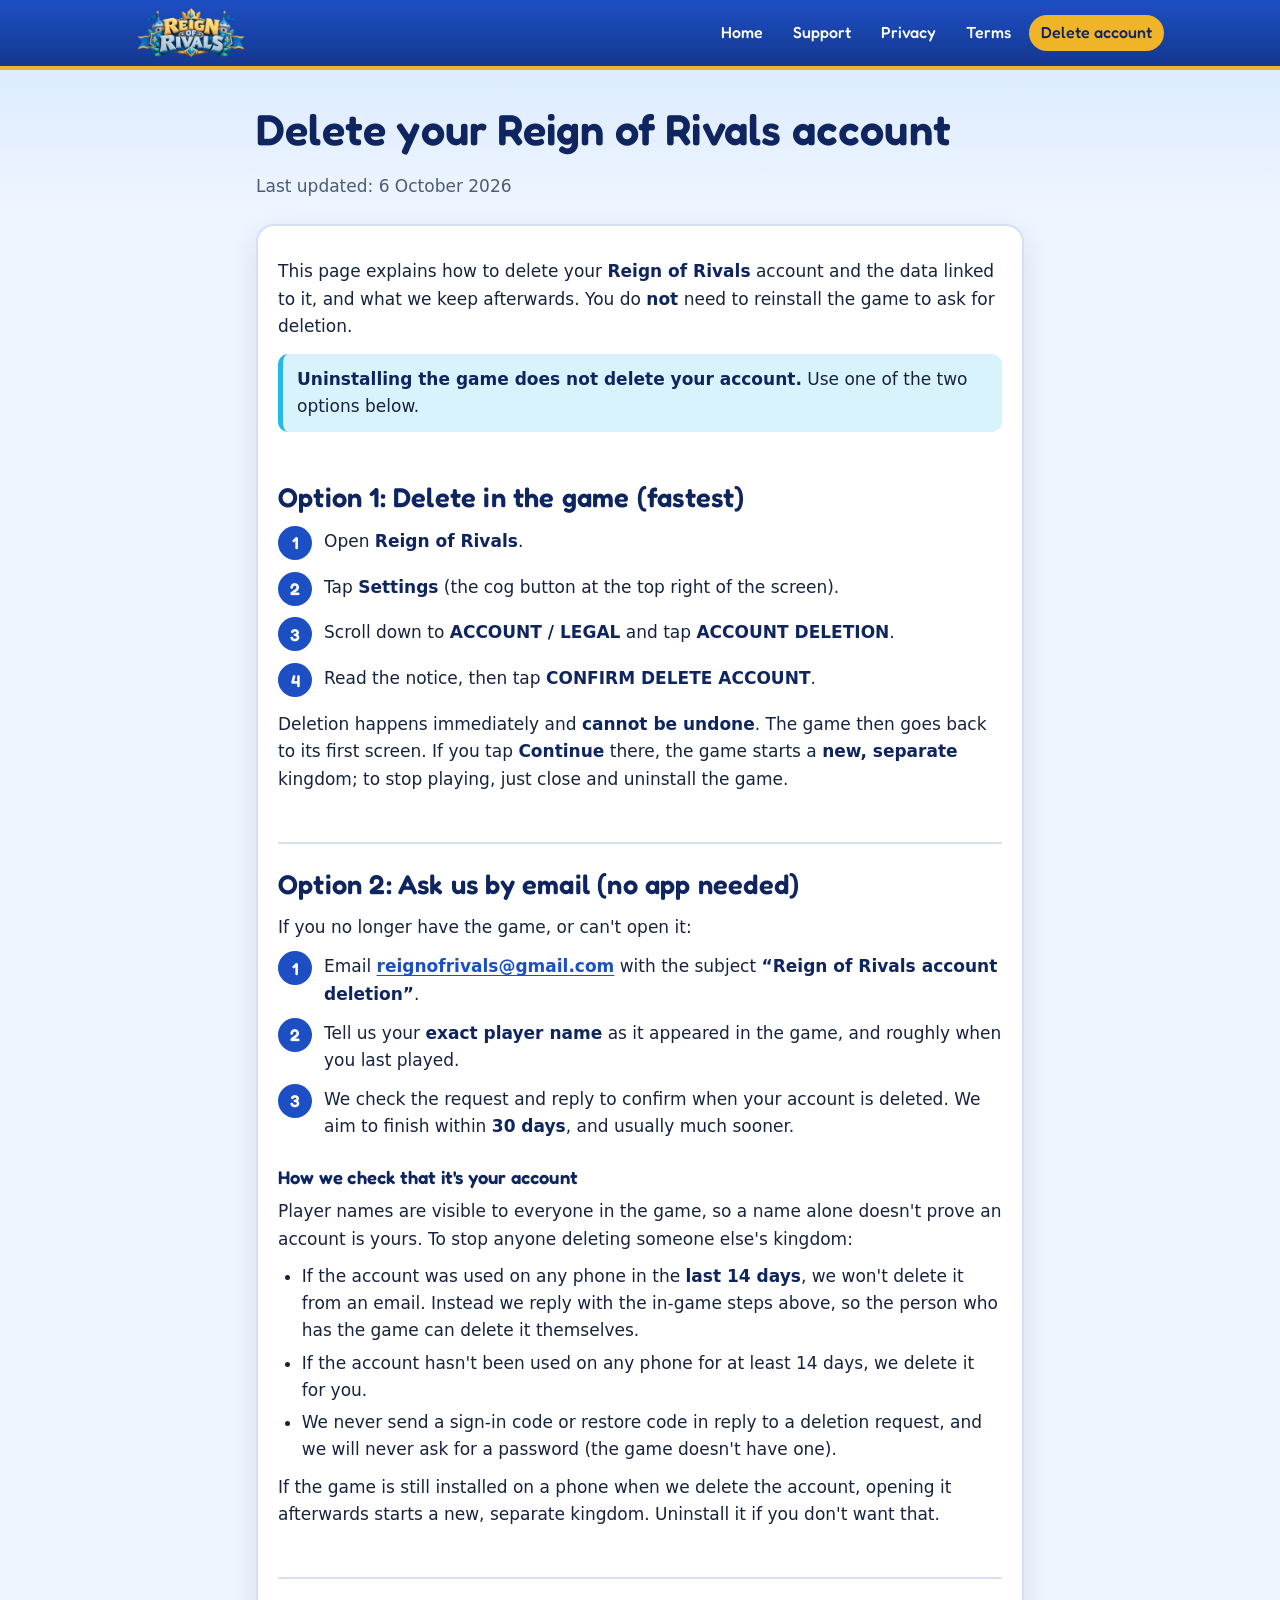
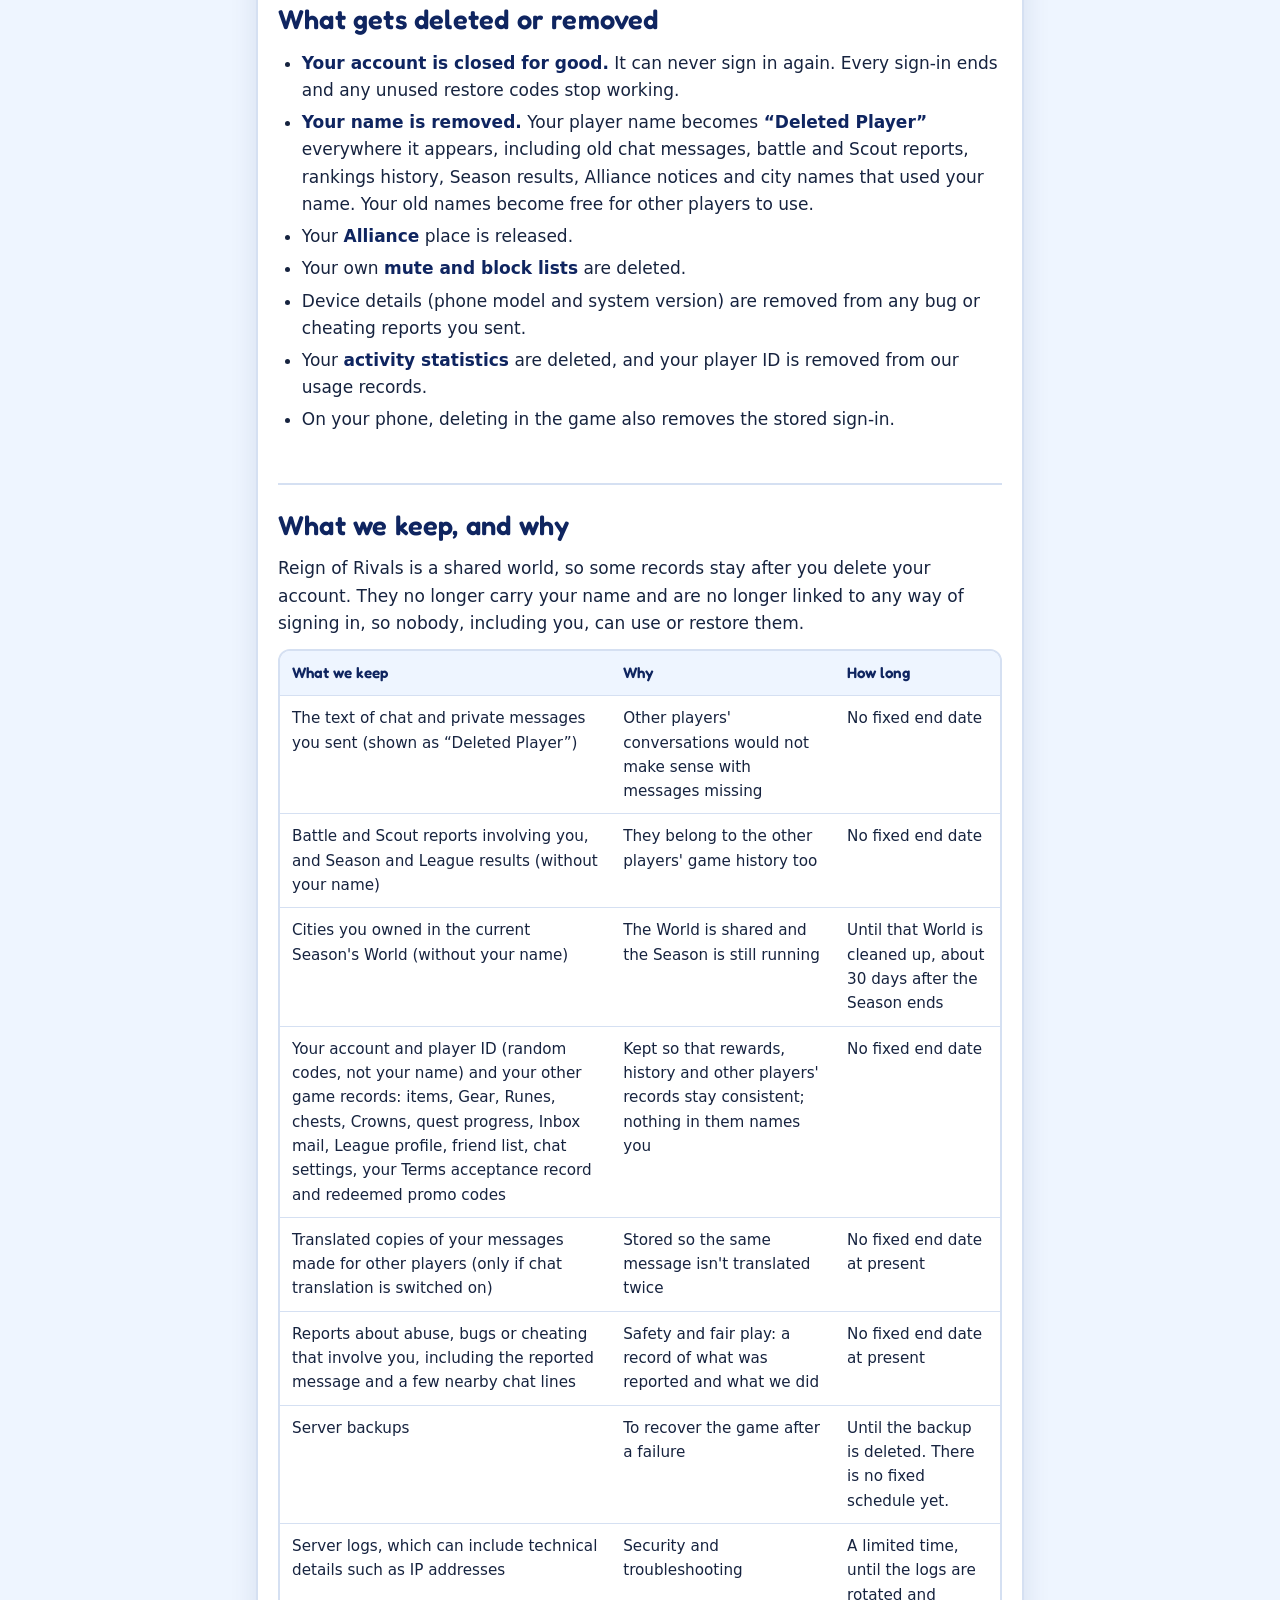
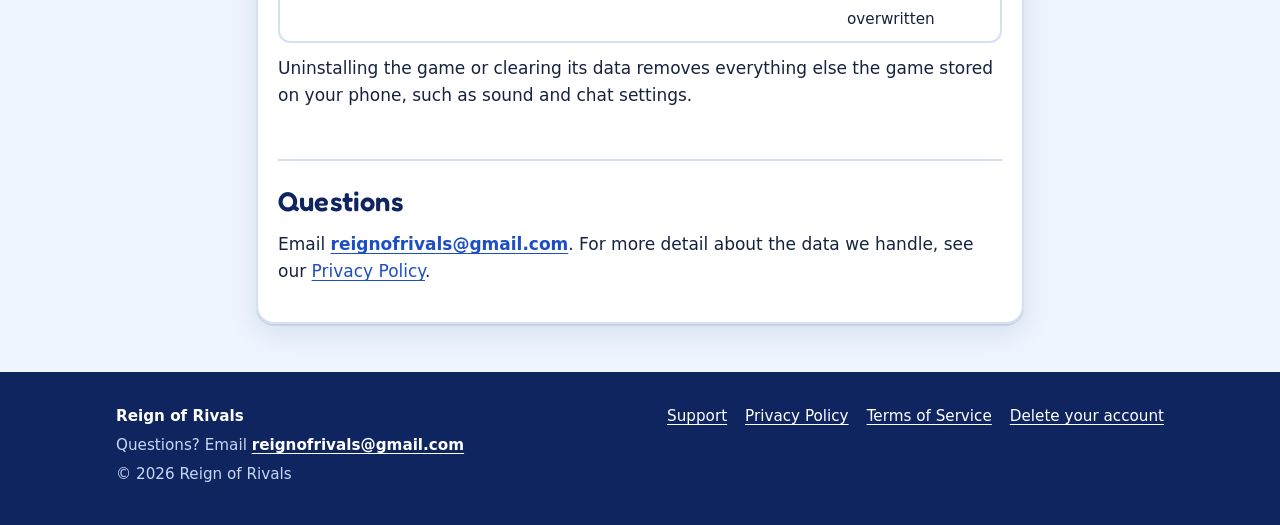
==== delete-account.html @ 09ab2550 "Reign of Rivals public website: home, support, privacy, terms, account deletion Static HTML/CSS for " ====
<!doctype html>
<html lang="en">
<head>
<meta charset="utf-8">
<meta name="viewport" content="width=device-width, initial-scale=1">
<title>Delete your Reign of Rivals account | Reign of Rivals</title>
<meta name="description" content="How to delete your Reign of Rivals account in the game or by email, what is deleted, and what is kept.">
<link rel="canonical" href="https://kingdombeta.com/delete-account">
<meta name="robots" content="index, follow">
<meta name="theme-color" content="#1d4fc4">
<meta property="og:type" content="website">
<meta property="og:site_name" content="Reign of Rivals">
<meta property="og:title" content="Delete your Reign of Rivals account | Reign of Rivals">
<meta property="og:description" content="How to delete your Reign of Rivals account in the game or by email, what is deleted, and what is kept.">
<meta property="og:url" content="https://kingdombeta.com/delete-account">
<meta property="og:image" content="https://kingdombeta.com/assets/img/og-image.jpg">
<meta name="twitter:card" content="summary_large_image">
<link rel="icon" type="image/png" sizes="32x32" href="assets/img/icon-32.png">
<link rel="icon" type="image/png" sizes="192x192" href="assets/img/icon-192.png">
<link rel="apple-touch-icon" href="assets/img/icon-180.png">
<link rel="preload" href="assets/fonts/fredoka.woff2" as="font" type="font/woff2" crossorigin>
<link rel="stylesheet" href="assets/site.css">
</head>
<body>
<a class="skip" href="#main">Skip to content</a>
<header class="site-head">
  <div class="wrap">
    <a class="brand" href="./" aria-label="Reign of Rivals home"><img src="assets/img/logo-sm.webp" width="360" height="120" alt="Reign of Rivals"></a>
    <nav aria-label="Main">
    <ul class="nav">
      <li><a href="./">Home</a></li>
      <li><a href="support">Support</a></li>
      <li><a href="privacy">Privacy</a></li>
      <li><a href="terms">Terms</a></li>
      <li><a href="delete-account" aria-current="page">Delete account</a></li>
    </ul>
    </nav>
  </div>
</header>
<main id="main">
<div class="page-head">
  <div class="wrap narrow">
    <h1>Delete your Reign of Rivals account</h1>
    <p class="meta">Last updated: <time datetime="2026-10-06">6 October 2026</time></p>
  </div>
</div>
<div class="wrap narrow">
  <article class="doc">

<p>This page explains how to delete your <strong>Reign of Rivals</strong> account and the data linked to it, and what we keep afterwards. You do <strong>not</strong> need to reinstall the game to ask for deletion.</p>
<div class="note"><p><strong>Uninstalling the game does not delete your account.</strong> Use one of the two options below.</p></div>


<h2 class="plain">Option 1: Delete in the game (fastest)</h2>
<ol class="steps">
  <li>Open <strong>Reign of Rivals</strong>.</li>
  <li>Tap <span class="ui">Settings</span> (the cog button at the top right of the screen).</li>
  <li>Scroll down to <span class="ui">ACCOUNT / LEGAL</span> and tap <span class="ui">ACCOUNT DELETION</span>.</li>
  <li>Read the notice, then tap <span class="ui">CONFIRM DELETE ACCOUNT</span>.</li>
</ol>
<p>Deletion happens immediately and <strong>cannot be undone</strong>. The game then goes back to its first screen. If you tap <span class="ui">Continue</span> there, the game starts a <strong>new, separate</strong> kingdom; to stop playing, just close and uninstall the game.</p>

<h2>Option 2: Ask us by email (no app needed)</h2>
<p>If you no longer have the game, or can't open it:</p>
<ol class="steps">
  <li>Email <a class="mail" href="mailto:reignofrivals@gmail.com?subject=Reign%20of%20Rivals%20account%20deletion">reignofrivals@gmail.com</a> with the subject <strong>&ldquo;Reign of Rivals account deletion&rdquo;</strong>.</li>
  <li>Tell us your <strong>exact player name</strong> as it appeared in the game, and roughly when you last played.</li>
  <li>We check the request and reply to confirm when your account is deleted. We aim to finish within <strong>30 days</strong>, and usually much sooner.</li>
</ol>
<h3>How we check that it's your account</h3>
<p>Player names are visible to everyone in the game, so a name alone doesn't prove an account is yours. To stop anyone deleting someone else's kingdom:</p>
<ul>
  <li>If the account was used on any phone in the <strong>last 14 days</strong>, we won't delete it from an email. Instead we reply with the in-game steps above, so the person who has the game can delete it themselves.</li>
  <li>If the account hasn't been used on any phone for at least 14 days, we delete it for you.</li>
  <li>We never send a sign-in code or restore code in reply to a deletion request, and we will never ask for a password (the game doesn't have one).</li>
</ul>
<p>If the game is still installed on a phone when we delete the account, opening it afterwards starts a new, separate kingdom. Uninstall it if you don't want that.</p>

<h2>What gets deleted or removed</h2>
<ul>
  <li><strong>Your account is closed for good.</strong> It can never sign in again. Every sign-in ends and any unused restore codes stop working.</li>
  <li><strong>Your name is removed.</strong> Your player name becomes <strong>&ldquo;Deleted Player&rdquo;</strong> everywhere it appears, including old chat messages, battle and Scout reports, rankings history, Season results, Alliance notices and city names that used your name. Your old names become free for other players to use.</li>
  <li>Your <strong>Alliance</strong> place is released.</li>
  <li>Your own <strong>mute and block lists</strong> are deleted.</li>
  <li>Device details (phone model and system version) are removed from any bug or cheating reports you sent.</li>
  <li>Your <strong>activity statistics</strong> are deleted, and your player ID is removed from our usage records.</li>
  <li>On your phone, deleting in the game also removes the stored sign-in.</li>
</ul>

<h2>What we keep, and why</h2>
<p>Reign of Rivals is a shared world, so some records stay after you delete your account. They no longer carry your name and are no longer linked to any way of signing in, so nobody, including you, can use or restore them.</p>
<div class="table-wrap"><table>
<thead><tr><th scope="col">What we keep</th><th scope="col">Why</th><th scope="col">How long</th></tr></thead>
<tbody>
<tr><td data-label="What we keep">The text of chat and private messages you sent (shown as &ldquo;Deleted Player&rdquo;)</td><td data-label="Why">Other players' conversations would not make sense with messages missing</td><td data-label="How long">No fixed end date</td></tr>
<tr><td data-label="What we keep">Battle and Scout reports involving you, and Season and League results (without your name)</td><td data-label="Why">They belong to the other players' game history too</td><td data-label="How long">No fixed end date</td></tr>
<tr><td data-label="What we keep">Cities you owned in the current Season's World (without your name)</td><td data-label="Why">The World is shared and the Season is still running</td><td data-label="How long">Until that World is cleaned up, about 30 days after the Season ends</td></tr>
<tr><td data-label="What we keep">Your account and player ID (random codes, not your name) and your other game records: items, Gear, Runes, chests, Crowns, quest progress, Inbox mail, League profile, friend list, chat settings, your Terms acceptance record and redeemed promo codes</td><td data-label="Why">Kept so that rewards, history and other players' records stay consistent; nothing in them names you</td><td data-label="How long">No fixed end date</td></tr>
<tr><td data-label="What we keep">Translated copies of your messages made for other players (only if chat translation is switched on)</td><td data-label="Why">Stored so the same message isn't translated twice</td><td data-label="How long">No fixed end date at present</td></tr>
<tr><td data-label="What we keep">Reports about abuse, bugs or cheating that involve you, including the reported message and a few nearby chat lines</td><td data-label="Why">Safety and fair play: a record of what was reported and what we did</td><td data-label="How long">No fixed end date at present</td></tr>
<tr><td data-label="What we keep">Server backups</td><td data-label="Why">To recover the game after a failure</td><td data-label="How long">Until the backup is deleted. There is no fixed schedule yet.</td></tr>
<tr><td data-label="What we keep">Server logs, which can include technical details such as IP addresses</td><td data-label="Why">Security and troubleshooting</td><td data-label="How long">A limited time, until the logs are rotated and overwritten</td></tr>
</tbody>
</table></div>
<p>Uninstalling the game or clearing its data removes everything else the game stored on your phone, such as sound and chat settings.</p>

<h2>Questions</h2>
<p>Email <a class="mail" href="mailto:reignofrivals@gmail.com?subject=Reign%20of%20Rivals%20account%20deletion">reignofrivals@gmail.com</a>. For more detail about the data we handle, see our <a href="privacy">Privacy Policy</a>.</p>

  </article>
</div>
</main>
<footer class="site-foot">
  <div class="wrap">
    <div>
      <p><strong style="color:#fff">Reign of Rivals</strong></p>
      <p>Questions? Email <a class="mail" href="mailto:reignofrivals@gmail.com">reignofrivals@gmail.com</a></p>
      <p>&copy; 2026 Reign of Rivals</p>
    </div>
    <nav aria-label="Footer">
      <ul>
        <li><a href="support">Support</a></li>
        <li><a href="privacy">Privacy Policy</a></li>
        <li><a href="terms">Terms of Service</a></li>
        <li><a href="delete-account">Delete your account</a></li>
      </ul>
    </nav>
  </div>
</footer>
</body>
</html>
---- assets/site.css ----
/* Reign of Rivals public site. One stylesheet, no framework. */
@font-face{font-family:"Fredoka";src:url("/assets/fonts/fredoka.woff2") format("woff2");font-weight:300 700;font-stretch:75% 125%;font-display:swap}

:root{
  --royal:#1d4fc4;--royal-deep:#14378f;--royal-ink:#0f2560;
  --cyan:#25b9e8;--cyan-soft:#d9f3fc;
  --gold:#f0b429;--gold-deep:#b9800f;--gold-soft:#fff4d6;
  --sky:#eef5ff;--paper:#ffffff;--ink:#16233f;--muted:#4c5a78;--line:#d5e0f2;
  --danger:#b4232f;
  --radius:18px;--radius-sm:12px;
  --shadow:0 2px 0 rgba(15,37,96,.10),0 10px 28px rgba(15,37,96,.10);
  --head:"Fredoka","Trebuchet MS","Segoe UI",system-ui,sans-serif;
  --body:system-ui,-apple-system,"Segoe UI",Roboto,"Helvetica Neue",Arial,sans-serif;
}
*{box-sizing:border-box}
html{-webkit-text-size-adjust:100%;scroll-behavior:smooth}
@media (prefers-reduced-motion:reduce){html{scroll-behavior:auto}}
body{margin:0;background:var(--sky);color:var(--ink);font:17px/1.6 var(--body);overflow-x:hidden}
img{max-width:100%;height:auto;display:block}
a{color:var(--royal);text-underline-offset:3px}
a:hover{color:var(--royal-deep)}
:focus-visible{outline:3px solid var(--gold);outline-offset:3px;border-radius:6px}
h1,h2,h3{font-family:var(--head);font-weight:600;line-height:1.2;color:var(--royal-ink);letter-spacing:.2px}
h1{font-size:clamp(1.9rem,5.5vw,2.7rem);margin:0 0 .4em}
h2{font-size:clamp(1.35rem,3.6vw,1.7rem);margin:1.8em 0 .5em}
h3{font-size:1.15rem;margin:1.4em 0 .4em}
p,ul,ol{margin:.6em 0}
ul,ol{padding-left:1.4em}
li{margin:.3em 0}
strong{color:var(--royal-ink)}
.skip{position:absolute;left:-999px;top:8px;background:var(--paper);padding:8px 14px;border-radius:8px;z-index:10}
.skip:focus{left:16px}
.wrap{max-width:1080px;margin:0 auto;padding:0 16px}
.narrow{max-width:800px}

/* Header */
.site-head{background:linear-gradient(180deg,var(--royal) 0%,var(--royal-deep) 100%);border-bottom:4px solid var(--gold);position:relative;z-index:2}
.site-head .wrap{display:flex;align-items:center;justify-content:space-between;gap:12px;flex-wrap:wrap;padding-top:8px;padding-bottom:8px}
.brand{display:block;flex:0 0 auto}
.brand img{width:150px;height:auto}
.nav{display:flex;flex-wrap:wrap;gap:4px 6px;margin:0;padding:0;list-style:none}
.nav a{display:block;color:#fff;text-decoration:none;font-family:var(--head);font-weight:500;font-size:1rem;padding:8px 12px;border-radius:999px;line-height:1.2}
.nav a:hover{background:rgba(255,255,255,.14);color:#fff}
.nav a[aria-current="page"]{background:var(--gold);color:var(--royal-ink)}
@media (max-width:720px){
  .site-head .wrap{justify-content:center}
  .brand img{width:132px}
  .nav{justify-content:center}
  .nav a{font-size:.95rem;padding:7px 10px}
}

/* Hero */
.hero{position:relative;color:#fff;overflow:hidden;background:#3c7fd6}
.hero picture,.hero .hero-bg{position:absolute;inset:0}
.hero .hero-bg img{width:100%;height:100%;object-fit:cover;object-position:60% 40%}
.hero::after{content:"";position:absolute;inset:0;background:linear-gradient(180deg,rgba(15,37,96,.15) 0%,rgba(15,37,96,.30) 55%,rgba(15,37,96,.78) 100%)}
.hero-inner{position:relative;z-index:1;text-align:center;padding:56px 16px 48px;max-width:860px;margin:0 auto}
.hero-logo{width:min(560px,92%);margin:0 auto 10px;filter:drop-shadow(0 8px 18px rgba(10,25,70,.45))}
.hero p.tag{font-family:var(--head);font-size:clamp(1.15rem,3.4vw,1.5rem);font-weight:500;margin:.3em auto .8em;max-width:640px;text-shadow:0 2px 8px rgba(10,25,70,.7)}
.pill{display:inline-block;background:var(--gold-soft);color:var(--royal-ink);border:2px solid var(--gold);border-radius:999px;padding:4px 14px;font-weight:600;font-size:.92rem}
.cta{display:flex;gap:10px;justify-content:center;flex-wrap:wrap;margin-top:18px}
.btn{display:inline-block;font-family:var(--head);font-weight:600;font-size:1.05rem;text-decoration:none;padding:12px 22px;border-radius:14px;border:0;line-height:1.2;transition:transform .12s ease}
.btn:hover{transform:translateY(-1px)}
@media (prefers-reduced-motion:reduce){.btn{transition:none}.btn:hover{transform:none}}
.btn-gold{background:linear-gradient(180deg,#ffd35a,var(--gold));color:var(--royal-ink);box-shadow:0 3px 0 var(--gold-deep)}
.btn-gold:hover{color:var(--royal-ink)}
.btn-light{background:#fff;color:var(--royal);box-shadow:0 3px 0 #b9c9ea}
.btn-light:hover{color:var(--royal-deep)}
.btn-blue{background:linear-gradient(180deg,#2f66e0,var(--royal));color:#fff;box-shadow:0 3px 0 var(--royal-ink)}
.btn-blue:hover{color:#fff}

/* Sections and cards */
.section{padding:44px 0}
.section-title{text-align:center;margin-top:0}
.lede{text-align:center;color:var(--muted);max-width:640px;margin:0 auto 24px}
.grid{display:grid;grid-template-columns:repeat(auto-fit,minmax(min(100%,300px),1fr));gap:16px}
.card{background:var(--paper);border:2px solid var(--line);border-radius:var(--radius);padding:18px;box-shadow:var(--shadow)}
.feature{display:flex;gap:14px;align-items:flex-start}
.feature img{width:76px;height:76px;flex:0 0 76px}
.feature h3{margin:.1em 0 .25em}
.feature p{margin:0;color:var(--muted);font-size:.98rem}
.facts{display:grid;grid-template-columns:repeat(auto-fit,minmax(min(100%,290px),1fr));gap:12px;list-style:none;padding:0}
.facts li{background:var(--cyan-soft);border-radius:var(--radius-sm);padding:12px 14px;margin:0;font-weight:500}
.band{background:linear-gradient(180deg,var(--royal) 0%,var(--royal-deep) 100%);color:#fff}
.band h2{color:#fff}
.band a{color:#fff}

/* Document pages */
.page-head{background:linear-gradient(180deg,#dcebff 0%,var(--sky) 100%);padding:34px 0 8px}
.page-head p.meta{color:var(--muted);margin:0}
.doc{background:var(--paper);border:2px solid var(--line);border-radius:var(--radius);padding:22px 20px 26px;margin:16px auto 48px;box-shadow:var(--shadow)}
.doc>h2:first-child{margin-top:.2em}
.doc h2{border-top:2px solid var(--line);padding-top:.9em}
.doc h2.plain{border-top:0;padding-top:0}
@media (max-width:480px){.doc{padding:18px 14px 22px}body{font-size:16px}}
.toc{background:var(--sky);border-radius:var(--radius-sm);padding:12px 16px;margin:12px 0 4px}
.toc ol{margin:.2em 0;columns:2 220px;column-gap:24px}
.toc li{break-inside:avoid}
.note{border-left:5px solid var(--cyan);background:var(--cyan-soft);border-radius:10px;padding:12px 14px;margin:14px 0}
.note.gold{border-left-color:var(--gold);background:var(--gold-soft)}
.note.warn{border-left-color:var(--danger);background:#fdecee}
.note p:first-child{margin-top:0}.note p:last-child{margin-bottom:0}
.steps{counter-reset:s;list-style:none;padding:0}
.steps>li{counter-increment:s;position:relative;padding-left:46px;margin:.7em 0;min-height:34px}
.steps>li::before{content:counter(s);position:absolute;left:0;top:-2px;width:34px;height:34px;border-radius:50%;background:var(--royal);color:#fff;font-family:var(--head);font-weight:600;display:flex;align-items:center;justify-content:center}
.table-wrap{overflow-x:auto;margin:12px 0;border-radius:var(--radius-sm);border:2px solid var(--line)}
table{border-collapse:collapse;width:100%;font-size:.95rem}
th,td{padding:10px 12px;text-align:left;vertical-align:top;border-bottom:1px solid var(--line)}
tr:last-child td{border-bottom:0}
th{background:var(--sky);font-family:var(--head);font-weight:600;color:var(--royal-ink)}
td:first-child{width:46%}
@media (max-width:560px){
  table,thead,tbody,tr,th,td{display:block}
  thead{position:absolute;left:-9999px}
  tr{border-bottom:2px solid var(--line);padding:8px 0}
  tr:last-child{border-bottom:0}
  td{border:0;padding:4px 12px;width:auto!important}
  td::before{content:attr(data-label);display:block;font-weight:700;font-size:.8rem;text-transform:uppercase;letter-spacing:.04em;color:var(--muted)}
}
.ui{font-weight:700;color:var(--royal-ink);white-space:nowrap}
.mail{font-weight:700;overflow-wrap:anywhere}
.cols{display:grid;grid-template-columns:repeat(auto-fit,minmax(min(100%,300px),1fr));gap:16px;margin:16px 0}
.cols .card h3{margin-top:0}

/* Footer */
.site-foot{background:var(--royal-ink);color:#c9d6f3;padding:28px 0 34px;font-size:.95rem}
.site-foot .wrap{display:flex;flex-wrap:wrap;gap:16px 28px;justify-content:space-between;align-items:flex-start}
.site-foot a{color:#fff}
.site-foot ul{list-style:none;padding:0;margin:0;display:flex;flex-wrap:wrap;gap:6px 18px}
.site-foot p{margin:.3em 0}
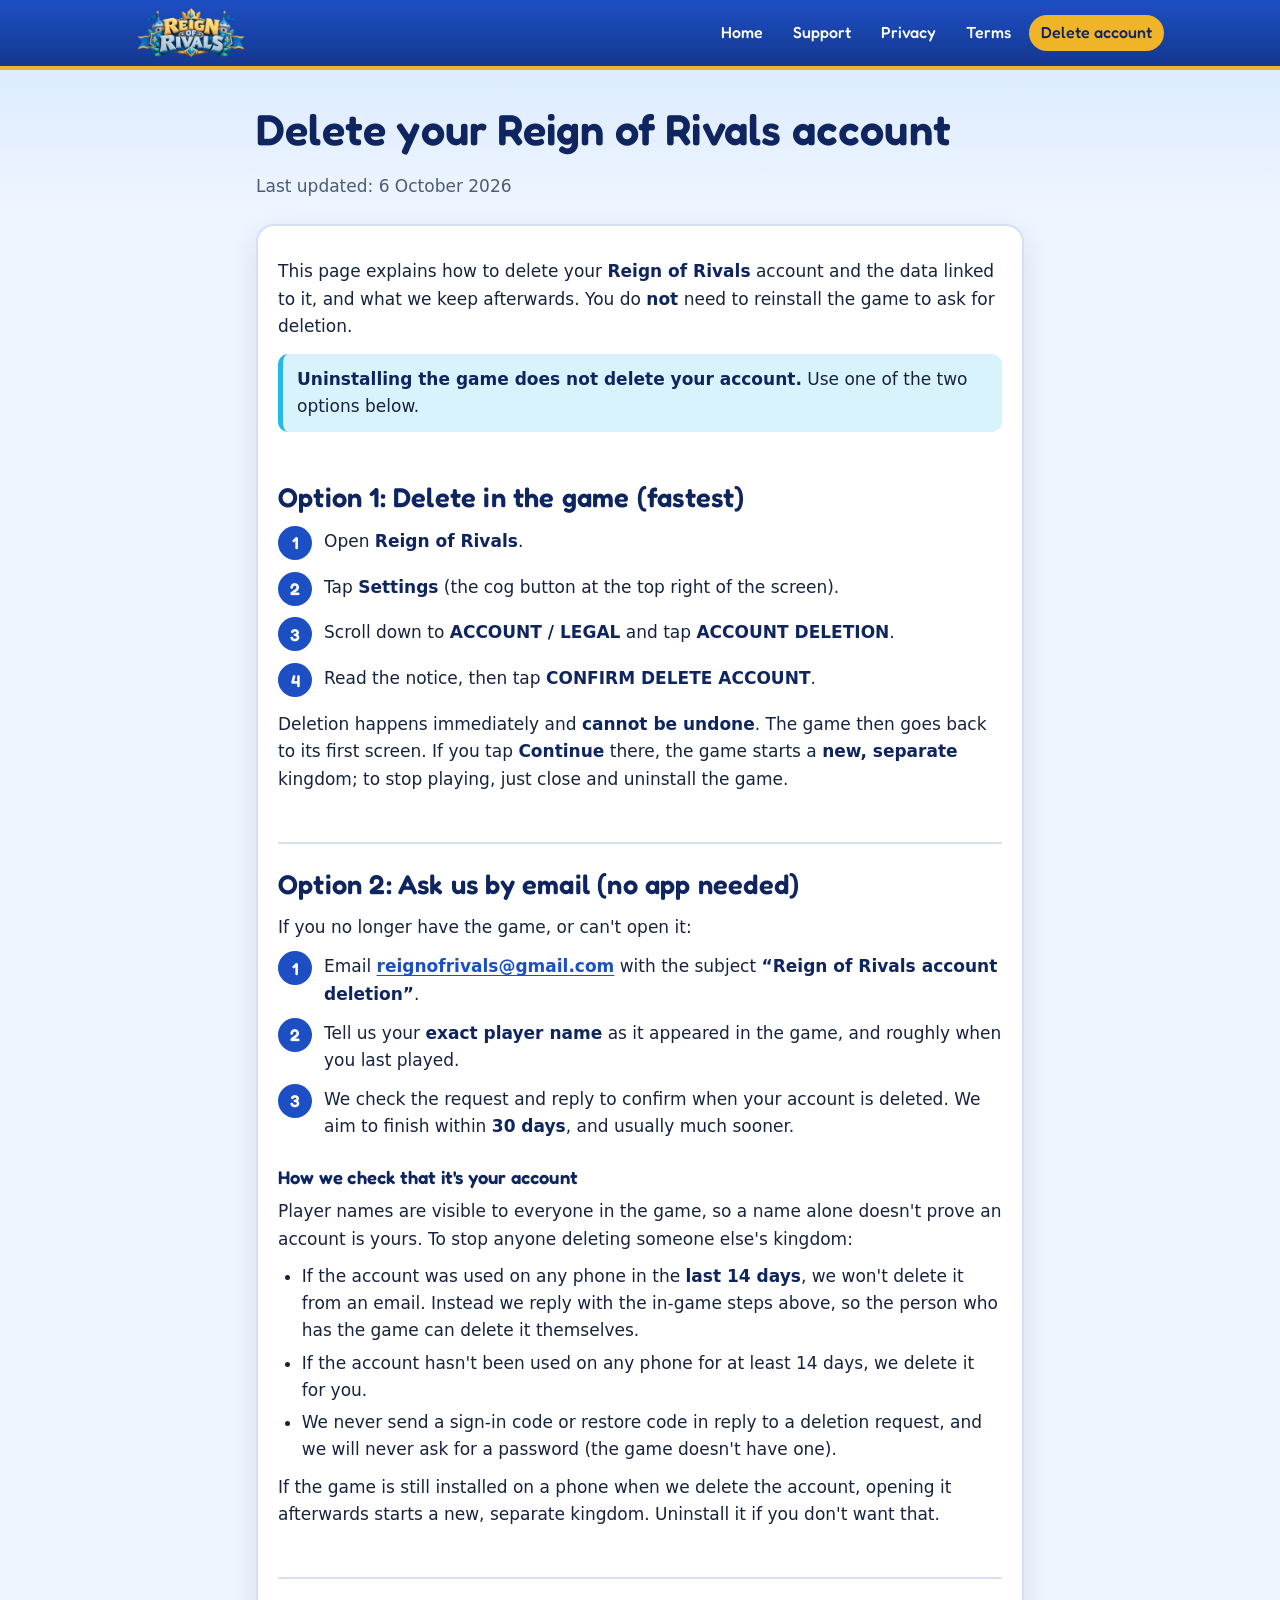
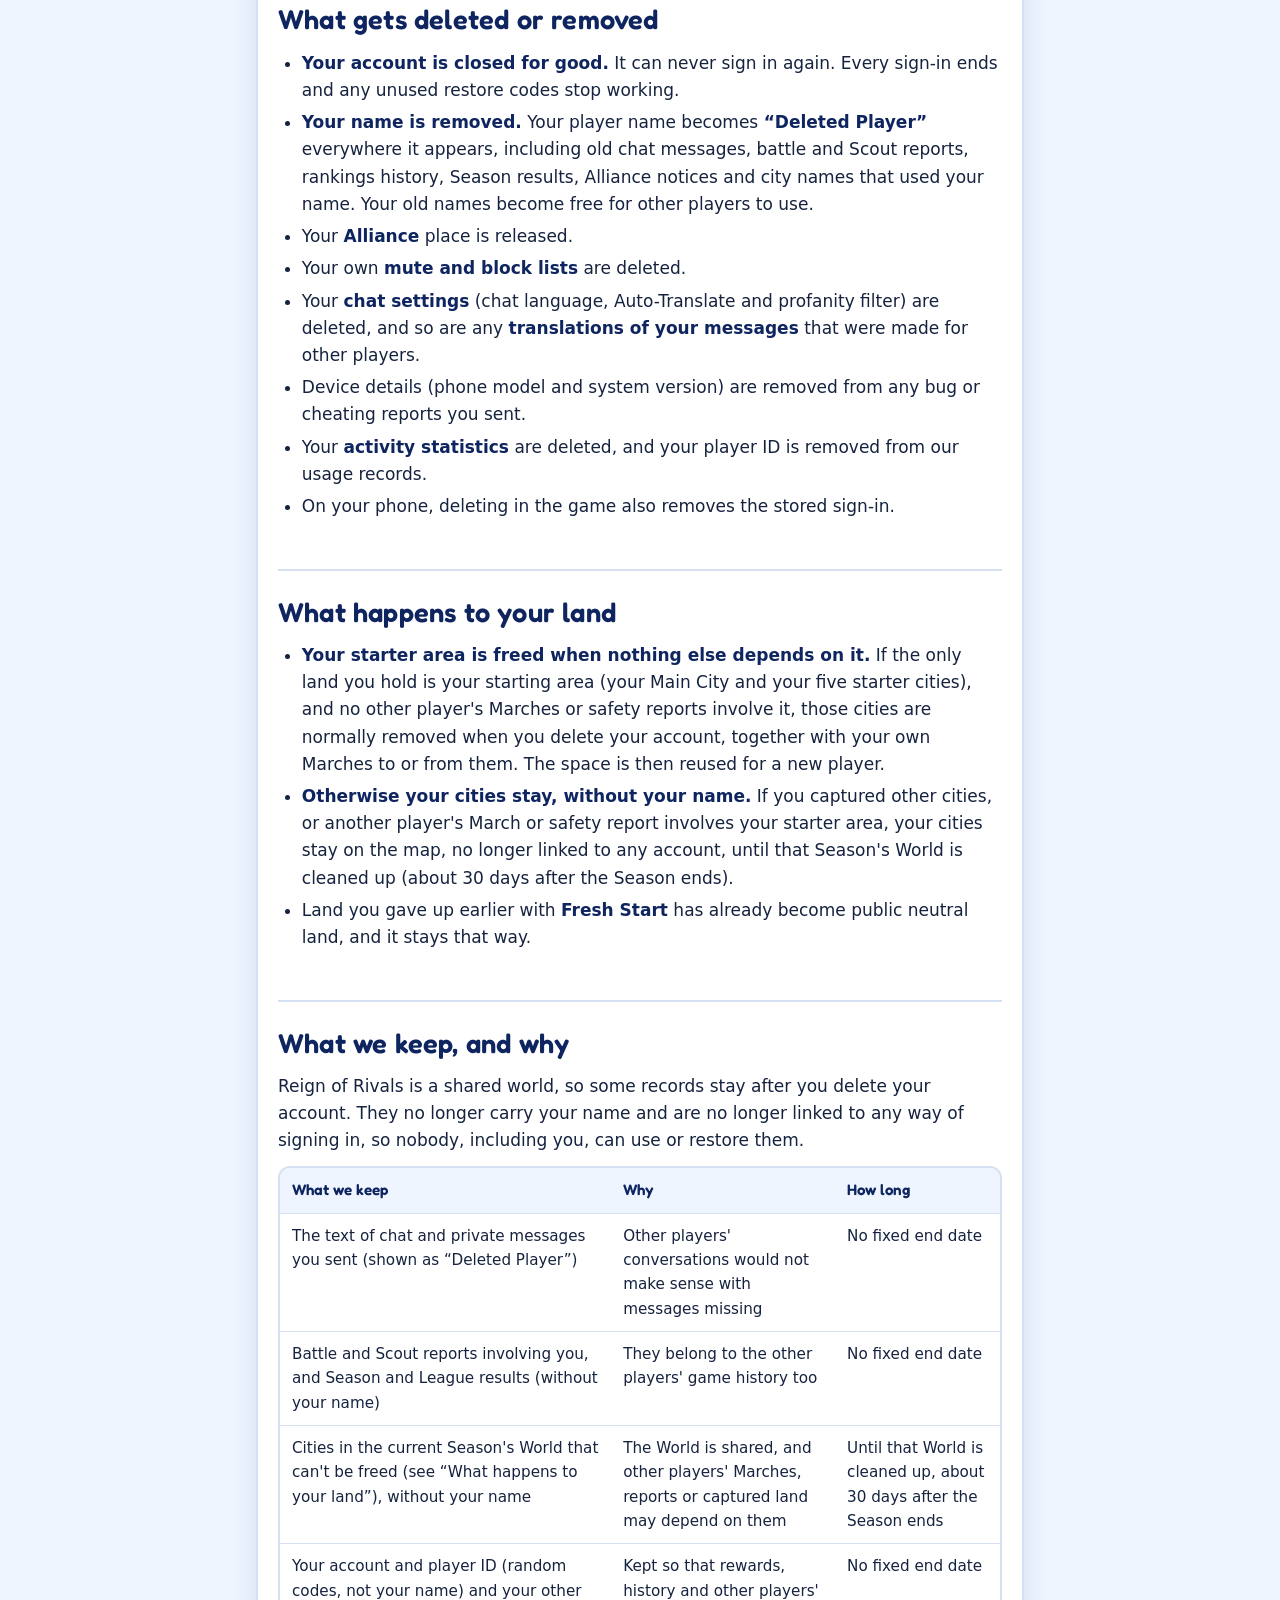
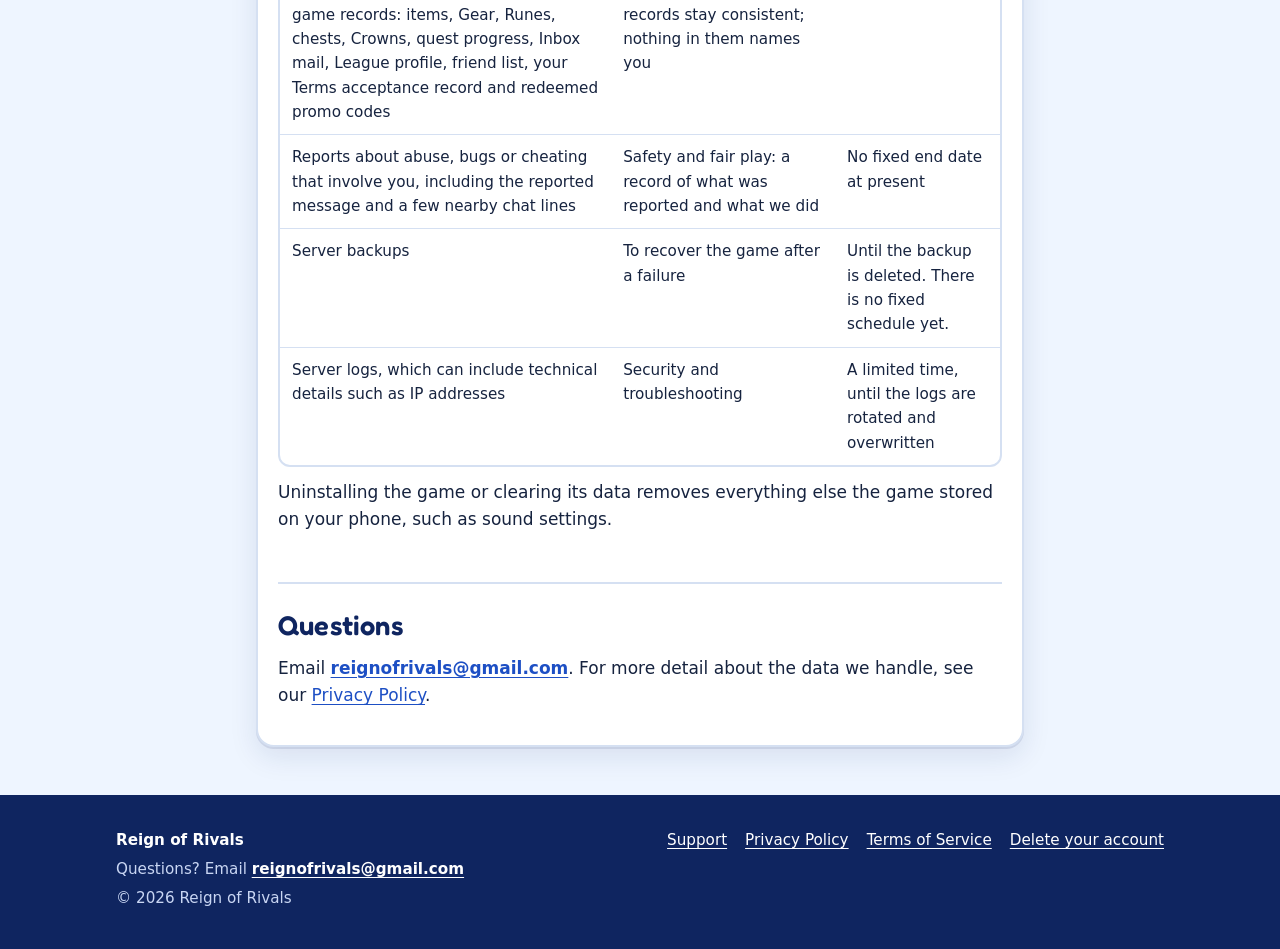
==== commit a6e41bf8: "Sync legal pages with the live game: translation, starter-land reclaim, age 14+ - Privacy: Google Cl" ====
--- a/delete-account.html
+++ b/delete-account.html
@@ -82,9 +82,17 @@
   <li><strong>Your name is removed.</strong> Your player name becomes <strong>&ldquo;Deleted Player&rdquo;</strong> everywhere it appears, including old chat messages, battle and Scout reports, rankings history, Season results, Alliance notices and city names that used your name. Your old names become free for other players to use.</li>
   <li>Your <strong>Alliance</strong> place is released.</li>
   <li>Your own <strong>mute and block lists</strong> are deleted.</li>
+  <li>Your <strong>chat settings</strong> (chat language, Auto-Translate and profanity filter) are deleted, and so are any <strong>translations of your messages</strong> that were made for other players.</li>
   <li>Device details (phone model and system version) are removed from any bug or cheating reports you sent.</li>
   <li>Your <strong>activity statistics</strong> are deleted, and your player ID is removed from our usage records.</li>
   <li>On your phone, deleting in the game also removes the stored sign-in.</li>
+</ul>
+
+<h2>What happens to your land</h2>
+<ul>
+  <li><strong>Your starter area is freed when nothing else depends on it.</strong> If the only land you hold is your starting area (your Main City and your five starter cities), and no other player's Marches or safety reports involve it, those cities are normally removed when you delete your account, together with your own Marches to or from them. The space is then reused for a new player.</li>
+  <li><strong>Otherwise your cities stay, without your name.</strong> If you captured other cities, or another player's March or safety report involves your starter area, your cities stay on the map, no longer linked to any account, until that Season's World is cleaned up (about 30 days after the Season ends).</li>
+  <li>Land you gave up earlier with <strong>Fresh Start</strong> has already become public neutral land, and it stays that way.</li>
 </ul>
 
 <h2>What we keep, and why</h2>
@@ -94,15 +102,14 @@
 <tbody>
 <tr><td data-label="What we keep">The text of chat and private messages you sent (shown as &ldquo;Deleted Player&rdquo;)</td><td data-label="Why">Other players' conversations would not make sense with messages missing</td><td data-label="How long">No fixed end date</td></tr>
 <tr><td data-label="What we keep">Battle and Scout reports involving you, and Season and League results (without your name)</td><td data-label="Why">They belong to the other players' game history too</td><td data-label="How long">No fixed end date</td></tr>
-<tr><td data-label="What we keep">Cities you owned in the current Season's World (without your name)</td><td data-label="Why">The World is shared and the Season is still running</td><td data-label="How long">Until that World is cleaned up, about 30 days after the Season ends</td></tr>
-<tr><td data-label="What we keep">Your account and player ID (random codes, not your name) and your other game records: items, Gear, Runes, chests, Crowns, quest progress, Inbox mail, League profile, friend list, chat settings, your Terms acceptance record and redeemed promo codes</td><td data-label="Why">Kept so that rewards, history and other players' records stay consistent; nothing in them names you</td><td data-label="How long">No fixed end date</td></tr>
-<tr><td data-label="What we keep">Translated copies of your messages made for other players (only if chat translation is switched on)</td><td data-label="Why">Stored so the same message isn't translated twice</td><td data-label="How long">No fixed end date at present</td></tr>
+<tr><td data-label="What we keep">Cities in the current Season's World that can't be freed (see &ldquo;What happens to your land&rdquo;), without your name</td><td data-label="Why">The World is shared, and other players' Marches, reports or captured land may depend on them</td><td data-label="How long">Until that World is cleaned up, about 30 days after the Season ends</td></tr>
+<tr><td data-label="What we keep">Your account and player ID (random codes, not your name) and your other game records: items, Gear, Runes, chests, Crowns, quest progress, Inbox mail, League profile, friend list, your Terms acceptance record and redeemed promo codes</td><td data-label="Why">Kept so that rewards, history and other players' records stay consistent; nothing in them names you</td><td data-label="How long">No fixed end date</td></tr>
 <tr><td data-label="What we keep">Reports about abuse, bugs or cheating that involve you, including the reported message and a few nearby chat lines</td><td data-label="Why">Safety and fair play: a record of what was reported and what we did</td><td data-label="How long">No fixed end date at present</td></tr>
 <tr><td data-label="What we keep">Server backups</td><td data-label="Why">To recover the game after a failure</td><td data-label="How long">Until the backup is deleted. There is no fixed schedule yet.</td></tr>
 <tr><td data-label="What we keep">Server logs, which can include technical details such as IP addresses</td><td data-label="Why">Security and troubleshooting</td><td data-label="How long">A limited time, until the logs are rotated and overwritten</td></tr>
 </tbody>
 </table></div>
-<p>Uninstalling the game or clearing its data removes everything else the game stored on your phone, such as sound and chat settings.</p>
+<p>Uninstalling the game or clearing its data removes everything else the game stored on your phone, such as sound settings.</p>
 
 <h2>Questions</h2>
 <p>Email <a class="mail" href="mailto:reignofrivals@gmail.com?subject=Reign%20of%20Rivals%20account%20deletion">reignofrivals@gmail.com</a>. For more detail about the data we handle, see our <a href="privacy">Privacy Policy</a>.</p>
--- a/assets/site.css
+++ b/assets/site.css
@@ -1,5 +1,5 @@
 /* Reign of Rivals public site. One stylesheet, no framework. */
-@font-face{font-family:"Fredoka";src:url("/assets/fonts/fredoka.woff2") format("woff2");font-weight:300 700;font-stretch:75% 125%;font-display:swap}
+@font-face{font-family:"Fredoka";src:url("fonts/fredoka.woff2") format("woff2");font-weight:300 700;font-stretch:75% 125%;font-display:swap}
 
 :root{
   --royal:#1d4fc4;--royal-deep:#14378f;--royal-ink:#0f2560;
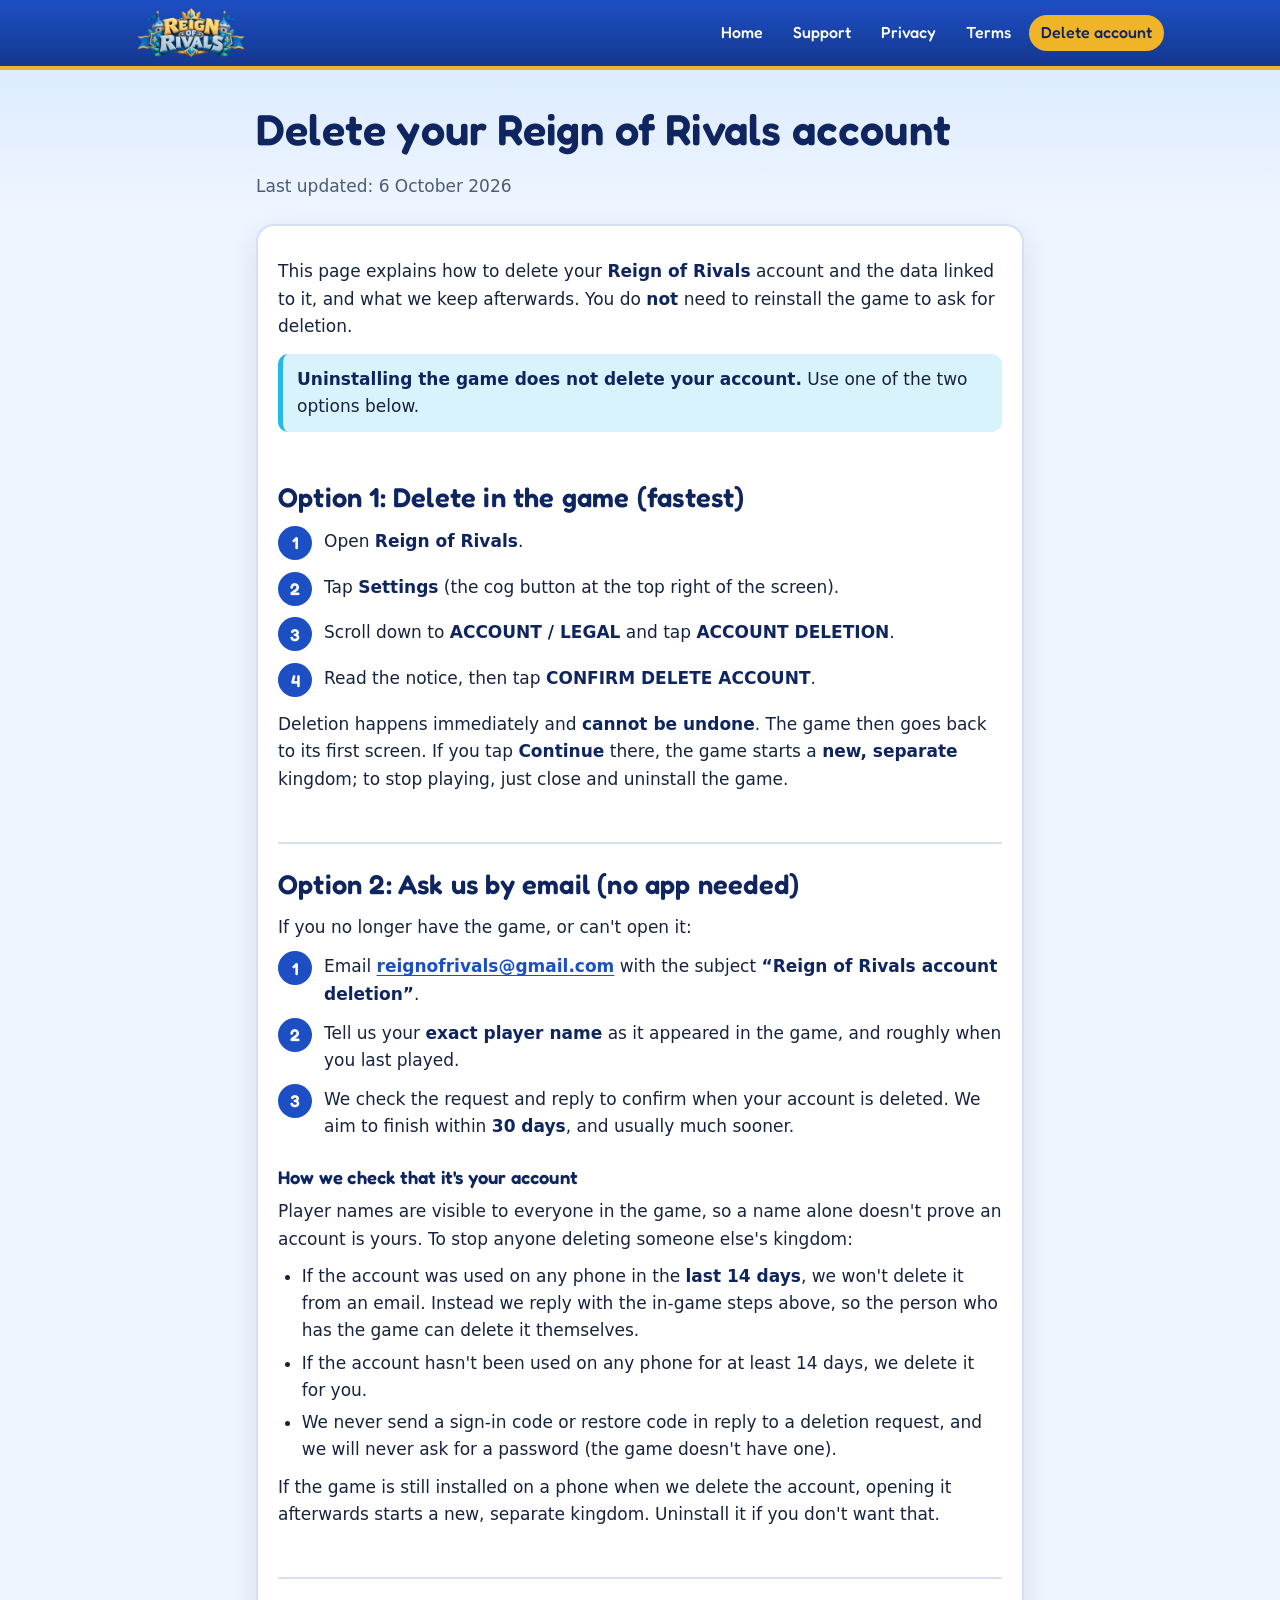
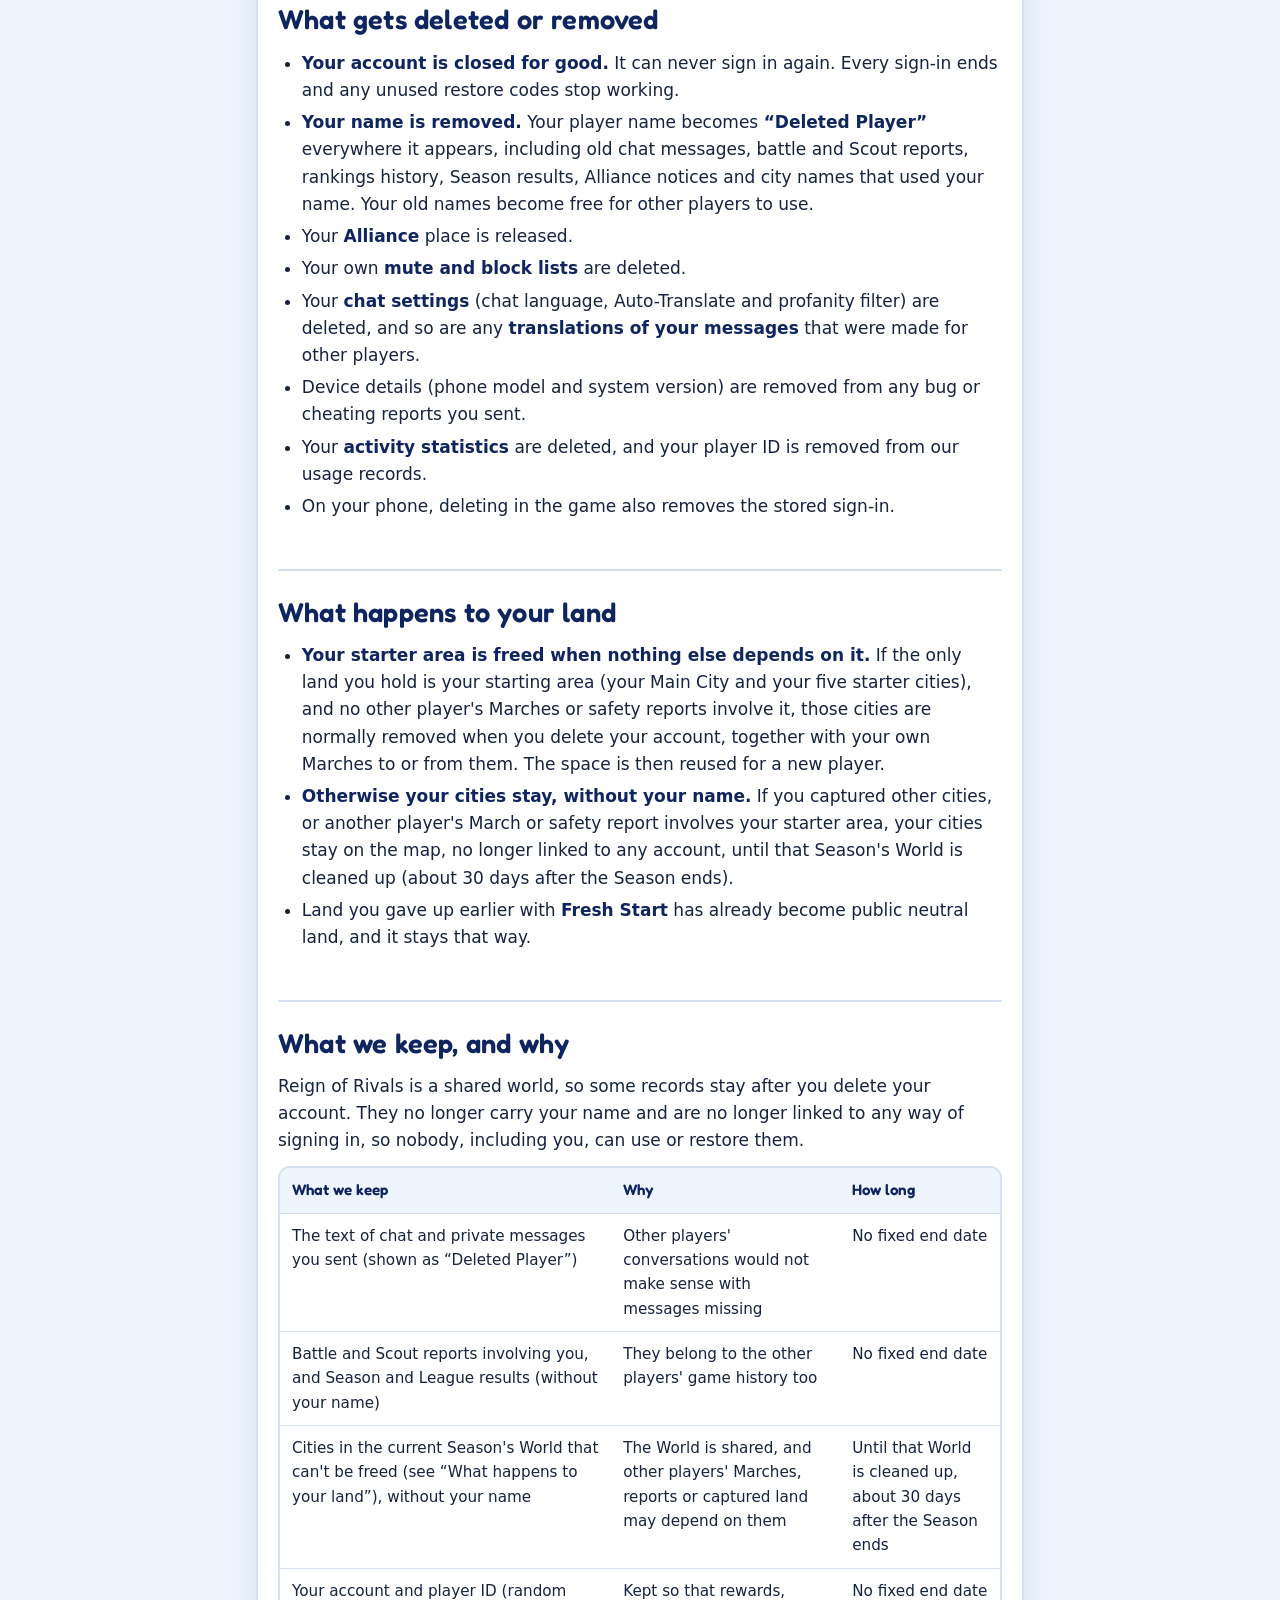
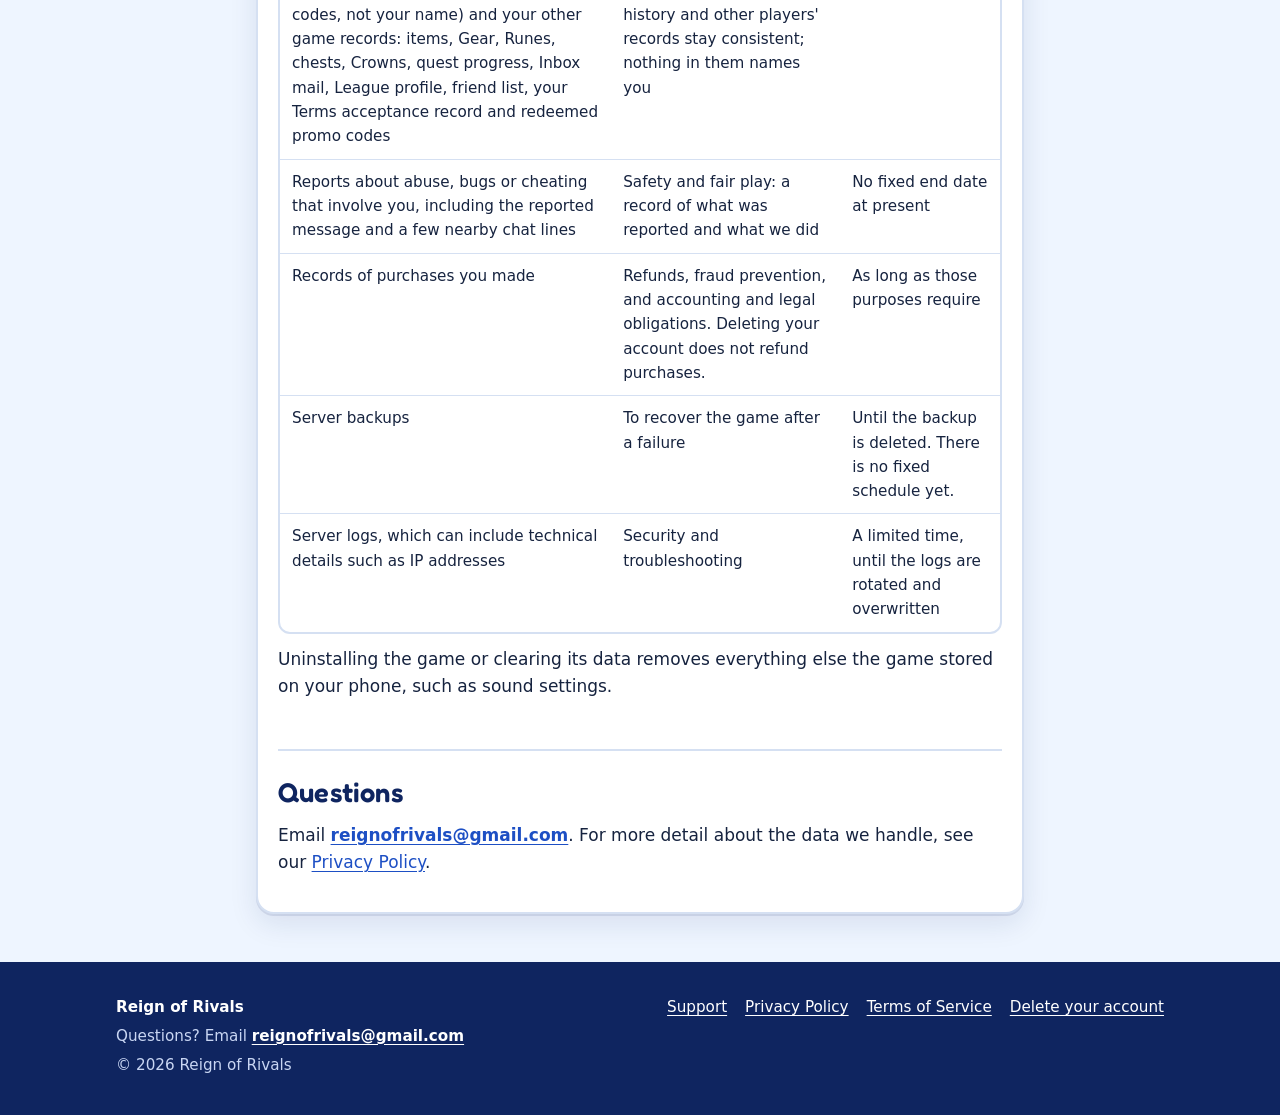
==== commit 9e4294d3: "Replace "no real-money purchases" with optional Crown purchases via Google Play Home, Terms, Privacy" ====
--- a/delete-account.html
+++ b/delete-account.html
@@ -105,6 +105,7 @@
 <tr><td data-label="What we keep">Cities in the current Season's World that can't be freed (see &ldquo;What happens to your land&rdquo;), without your name</td><td data-label="Why">The World is shared, and other players' Marches, reports or captured land may depend on them</td><td data-label="How long">Until that World is cleaned up, about 30 days after the Season ends</td></tr>
 <tr><td data-label="What we keep">Your account and player ID (random codes, not your name) and your other game records: items, Gear, Runes, chests, Crowns, quest progress, Inbox mail, League profile, friend list, your Terms acceptance record and redeemed promo codes</td><td data-label="Why">Kept so that rewards, history and other players' records stay consistent; nothing in them names you</td><td data-label="How long">No fixed end date</td></tr>
 <tr><td data-label="What we keep">Reports about abuse, bugs or cheating that involve you, including the reported message and a few nearby chat lines</td><td data-label="Why">Safety and fair play: a record of what was reported and what we did</td><td data-label="How long">No fixed end date at present</td></tr>
+<tr><td data-label="What we keep">Records of purchases you made</td><td data-label="Why">Refunds, fraud prevention, and accounting and legal obligations. Deleting your account does not refund purchases.</td><td data-label="How long">As long as those purposes require</td></tr>
 <tr><td data-label="What we keep">Server backups</td><td data-label="Why">To recover the game after a failure</td><td data-label="How long">Until the backup is deleted. There is no fixed schedule yet.</td></tr>
 <tr><td data-label="What we keep">Server logs, which can include technical details such as IP addresses</td><td data-label="Why">Security and troubleshooting</td><td data-label="How long">A limited time, until the logs are rotated and overwritten</td></tr>
 </tbody>
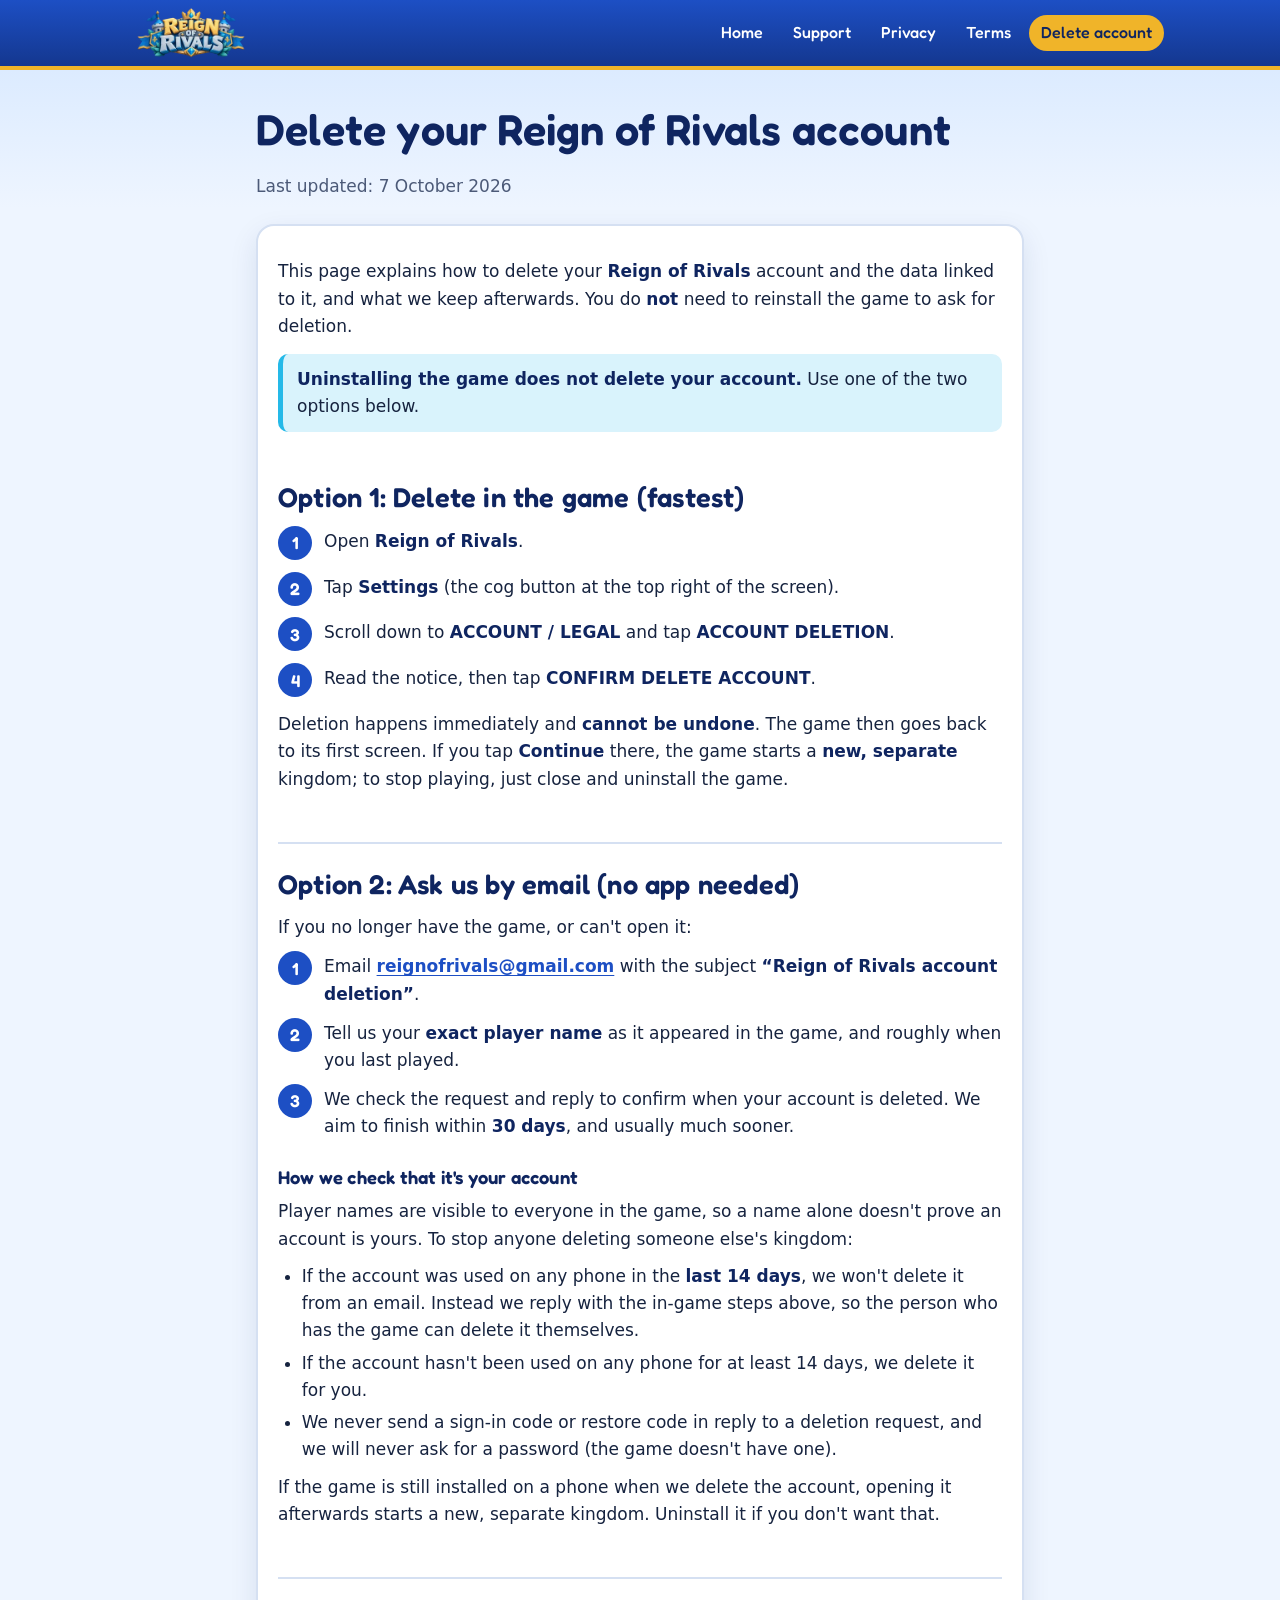
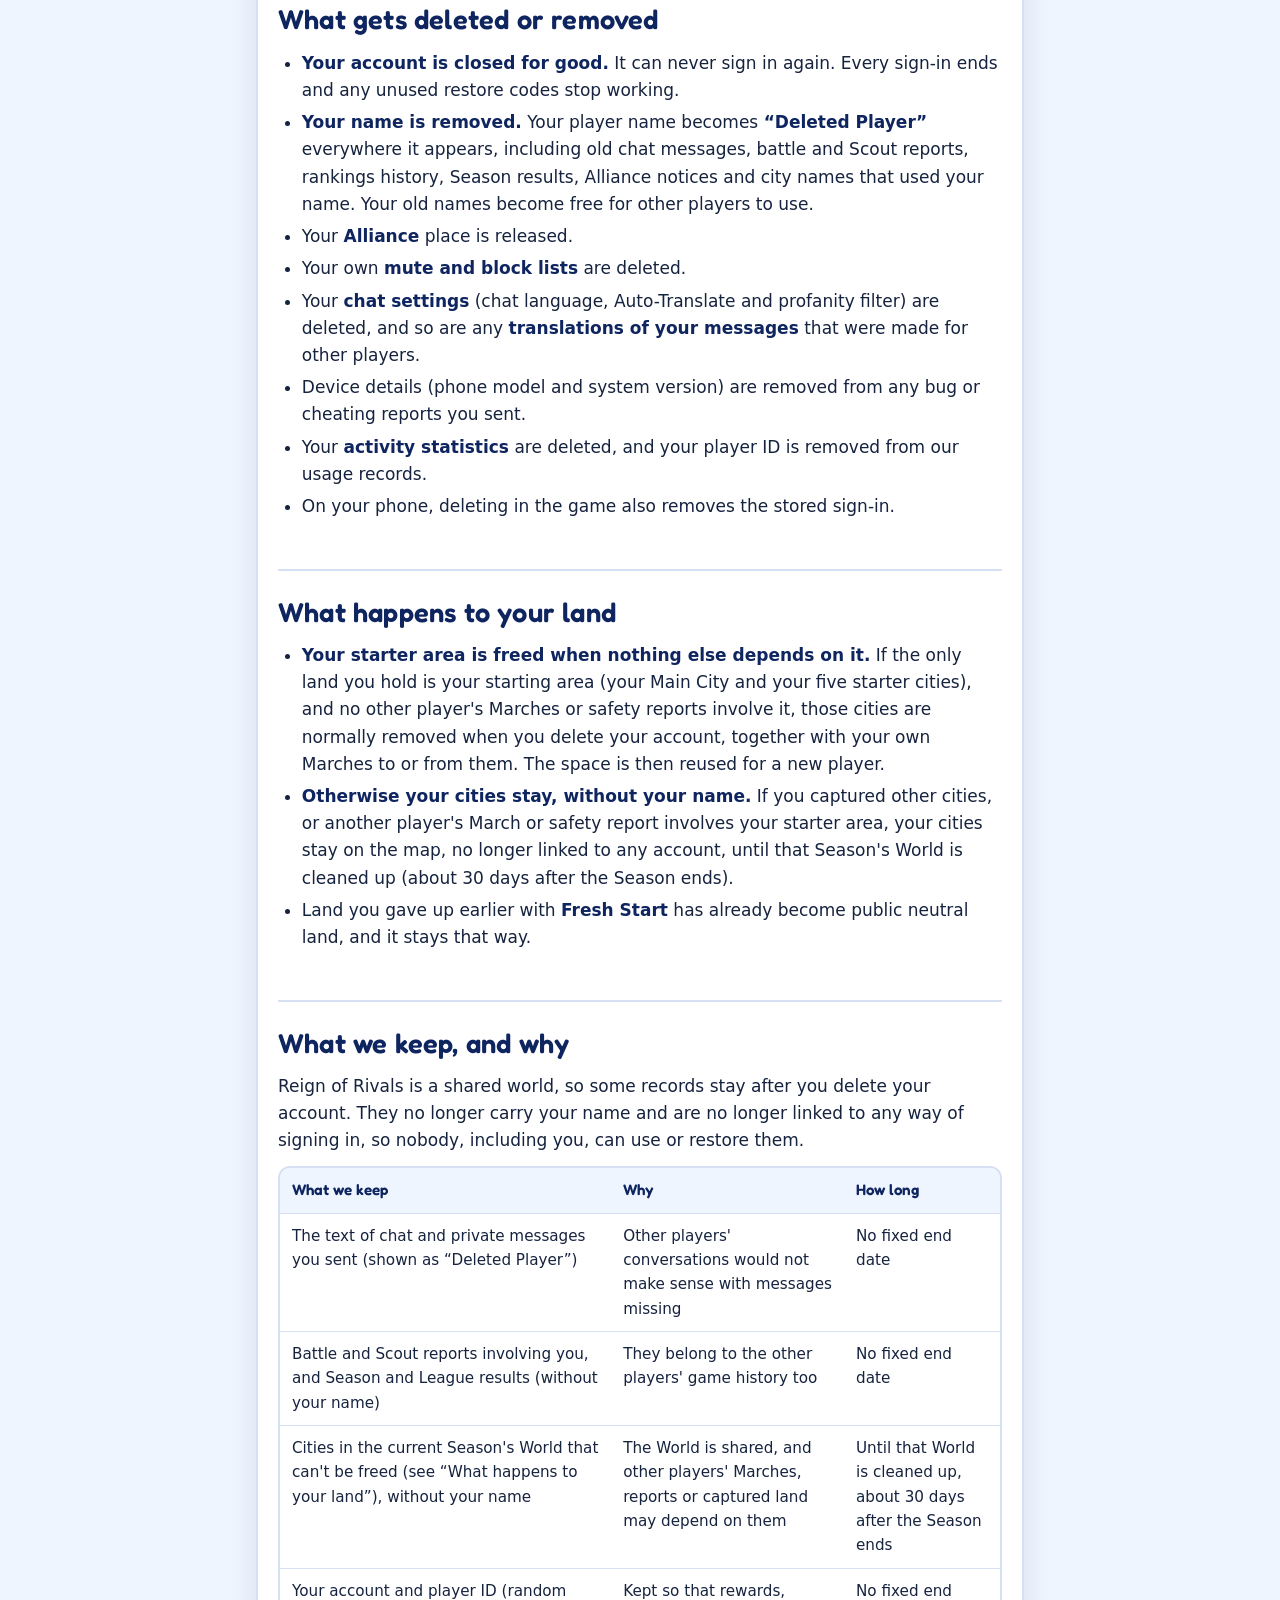
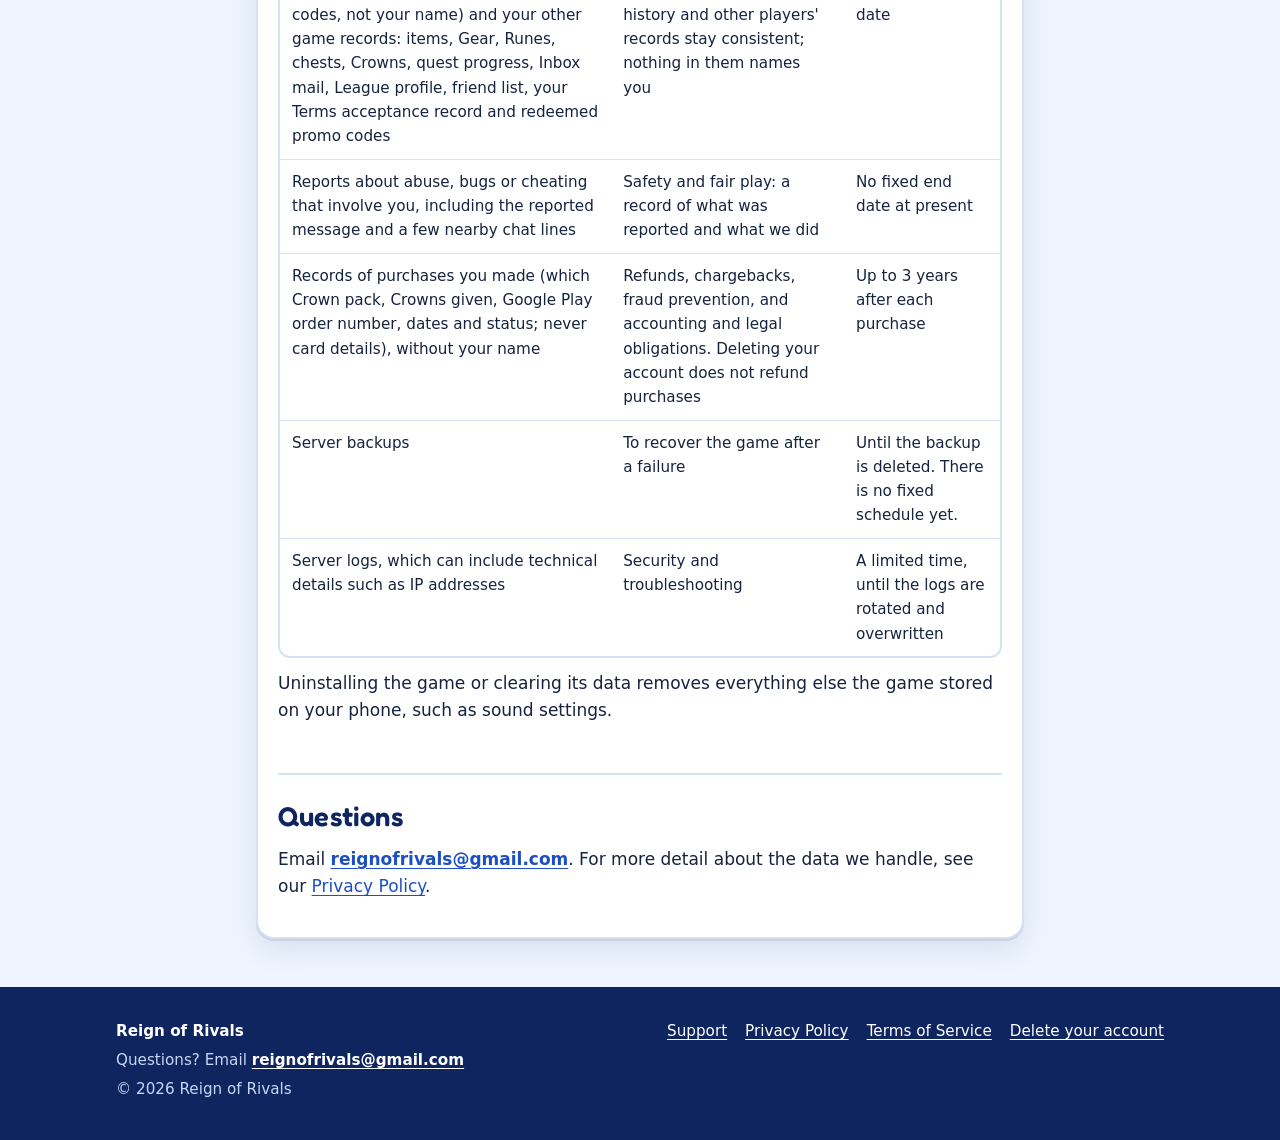
==== commit 719681fc: "Purchase details now that billing is built: what purchase records hold, 3-year retention, review-onl" ====
--- a/delete-account.html
+++ b/delete-account.html
@@ -41,7 +41,7 @@
 <div class="page-head">
   <div class="wrap narrow">
     <h1>Delete your Reign of Rivals account</h1>
-    <p class="meta">Last updated: <time datetime="2026-10-06">6 October 2026</time></p>
+    <p class="meta">Last updated: <time datetime="2026-10-07">7 October 2026</time></p>
   </div>
 </div>
 <div class="wrap narrow">
@@ -105,7 +105,7 @@
 <tr><td data-label="What we keep">Cities in the current Season's World that can't be freed (see &ldquo;What happens to your land&rdquo;), without your name</td><td data-label="Why">The World is shared, and other players' Marches, reports or captured land may depend on them</td><td data-label="How long">Until that World is cleaned up, about 30 days after the Season ends</td></tr>
 <tr><td data-label="What we keep">Your account and player ID (random codes, not your name) and your other game records: items, Gear, Runes, chests, Crowns, quest progress, Inbox mail, League profile, friend list, your Terms acceptance record and redeemed promo codes</td><td data-label="Why">Kept so that rewards, history and other players' records stay consistent; nothing in them names you</td><td data-label="How long">No fixed end date</td></tr>
 <tr><td data-label="What we keep">Reports about abuse, bugs or cheating that involve you, including the reported message and a few nearby chat lines</td><td data-label="Why">Safety and fair play: a record of what was reported and what we did</td><td data-label="How long">No fixed end date at present</td></tr>
-<tr><td data-label="What we keep">Records of purchases you made</td><td data-label="Why">Refunds, fraud prevention, and accounting and legal obligations. Deleting your account does not refund purchases.</td><td data-label="How long">As long as those purposes require</td></tr>
+<tr><td data-label="What we keep">Records of purchases you made (which Crown pack, Crowns given, Google Play order number, dates and status; never card details), without your name</td><td data-label="Why">Refunds, chargebacks, fraud prevention, and accounting and legal obligations. Deleting your account does not refund purchases</td><td data-label="How long">Up to 3 years after each purchase</td></tr>
 <tr><td data-label="What we keep">Server backups</td><td data-label="Why">To recover the game after a failure</td><td data-label="How long">Until the backup is deleted. There is no fixed schedule yet.</td></tr>
 <tr><td data-label="What we keep">Server logs, which can include technical details such as IP addresses</td><td data-label="Why">Security and troubleshooting</td><td data-label="How long">A limited time, until the logs are rotated and overwritten</td></tr>
 </tbody>
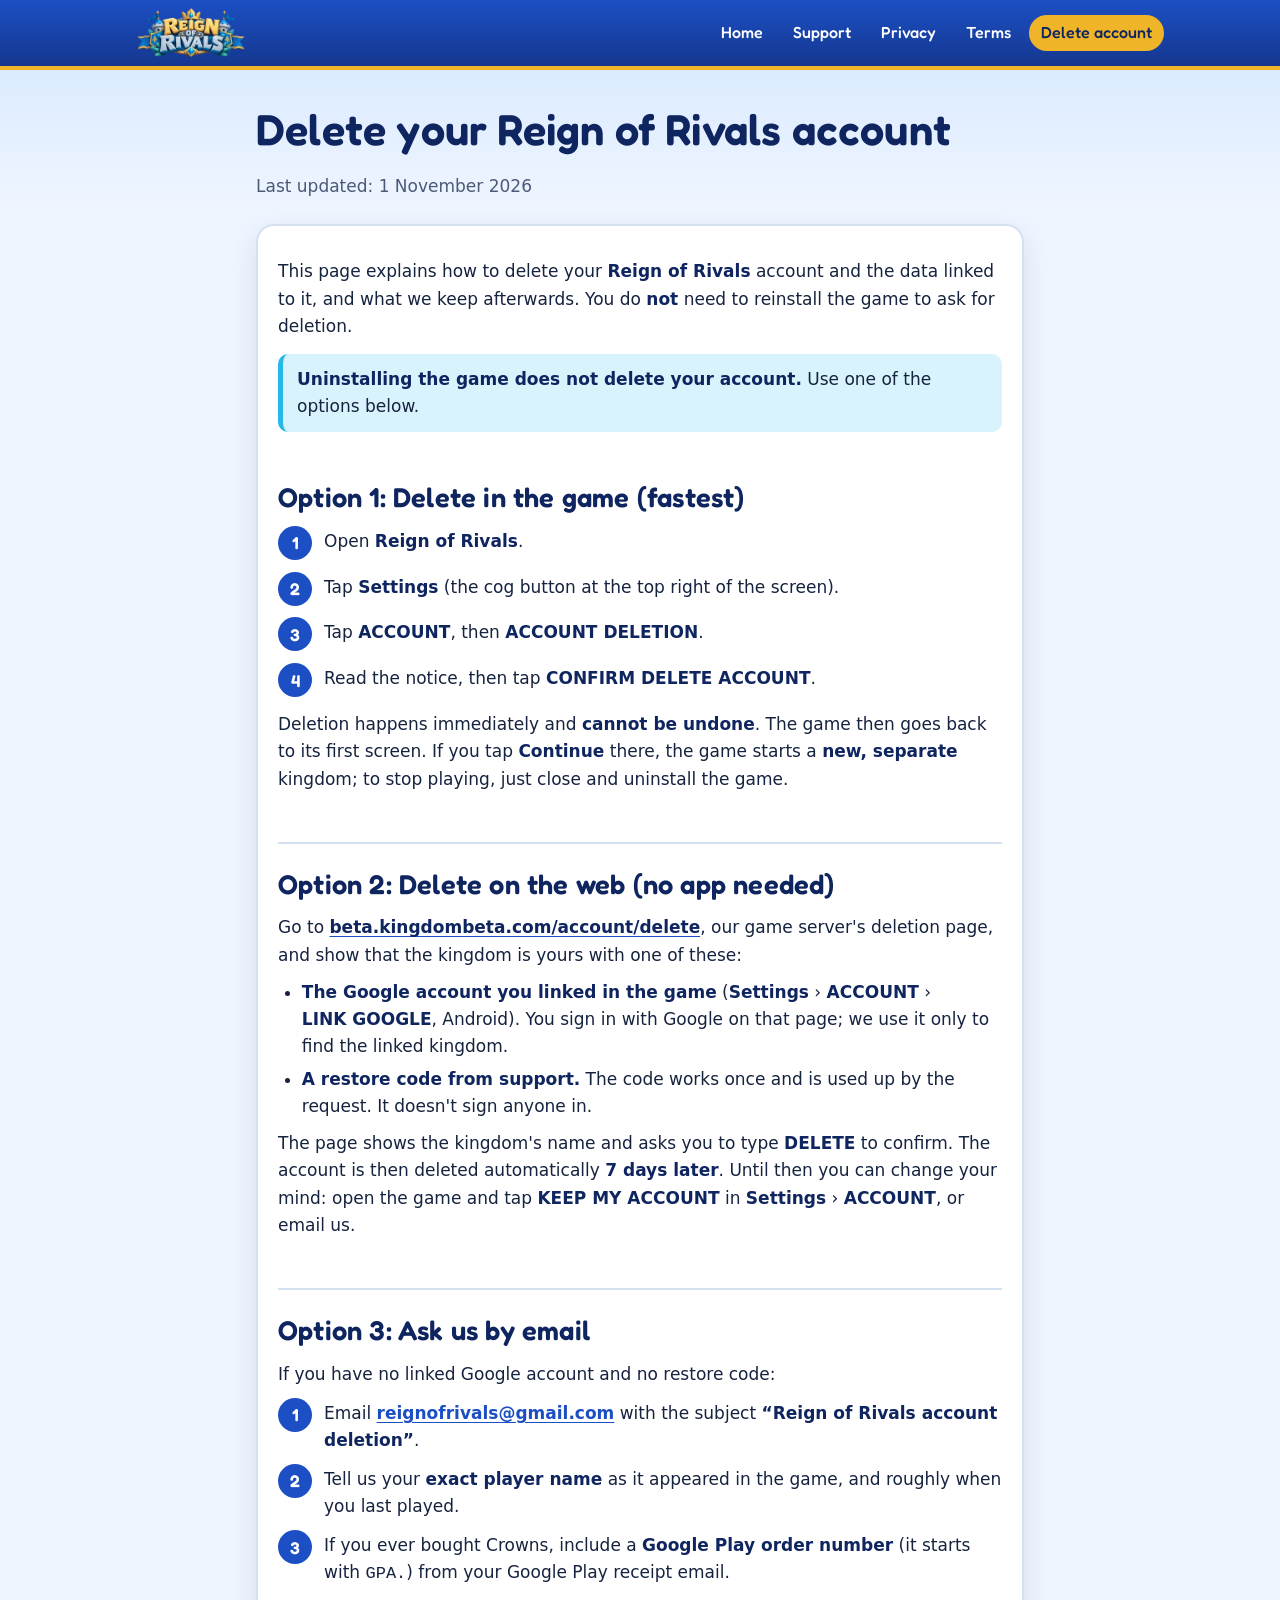
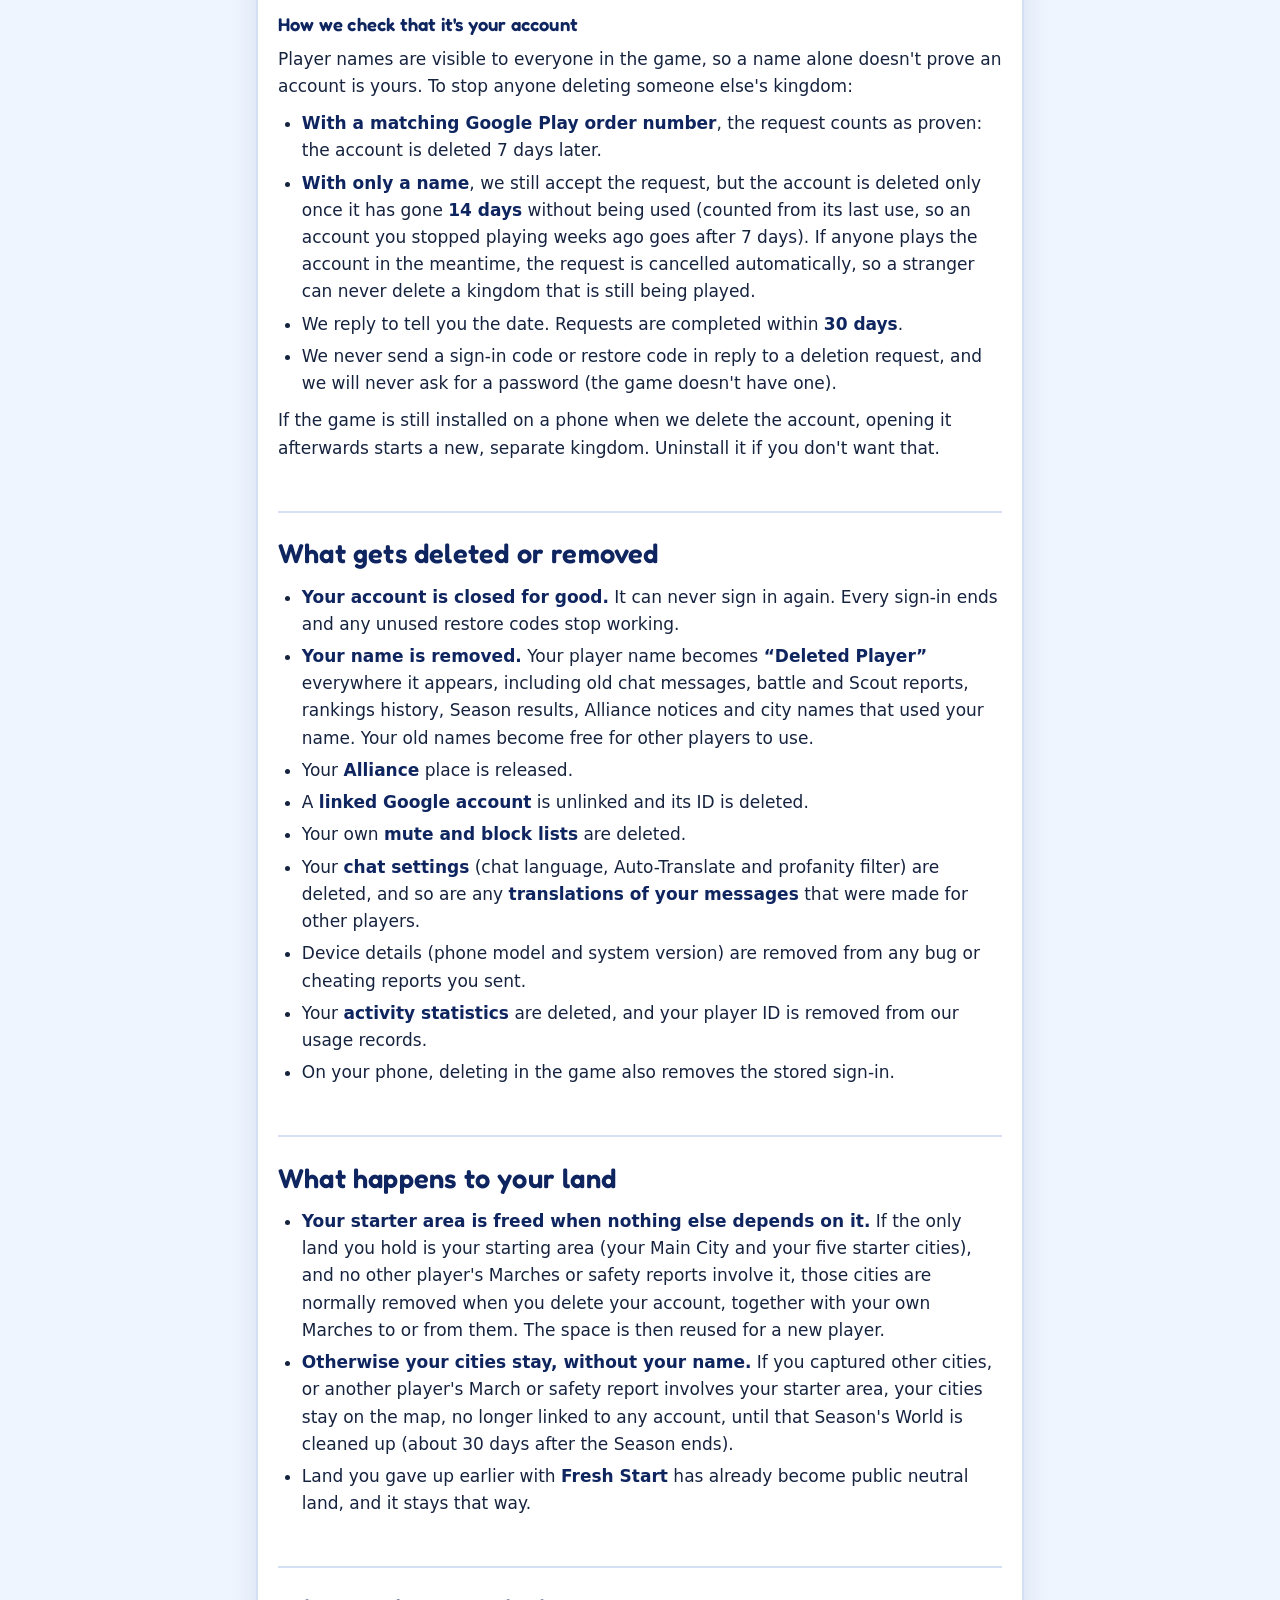
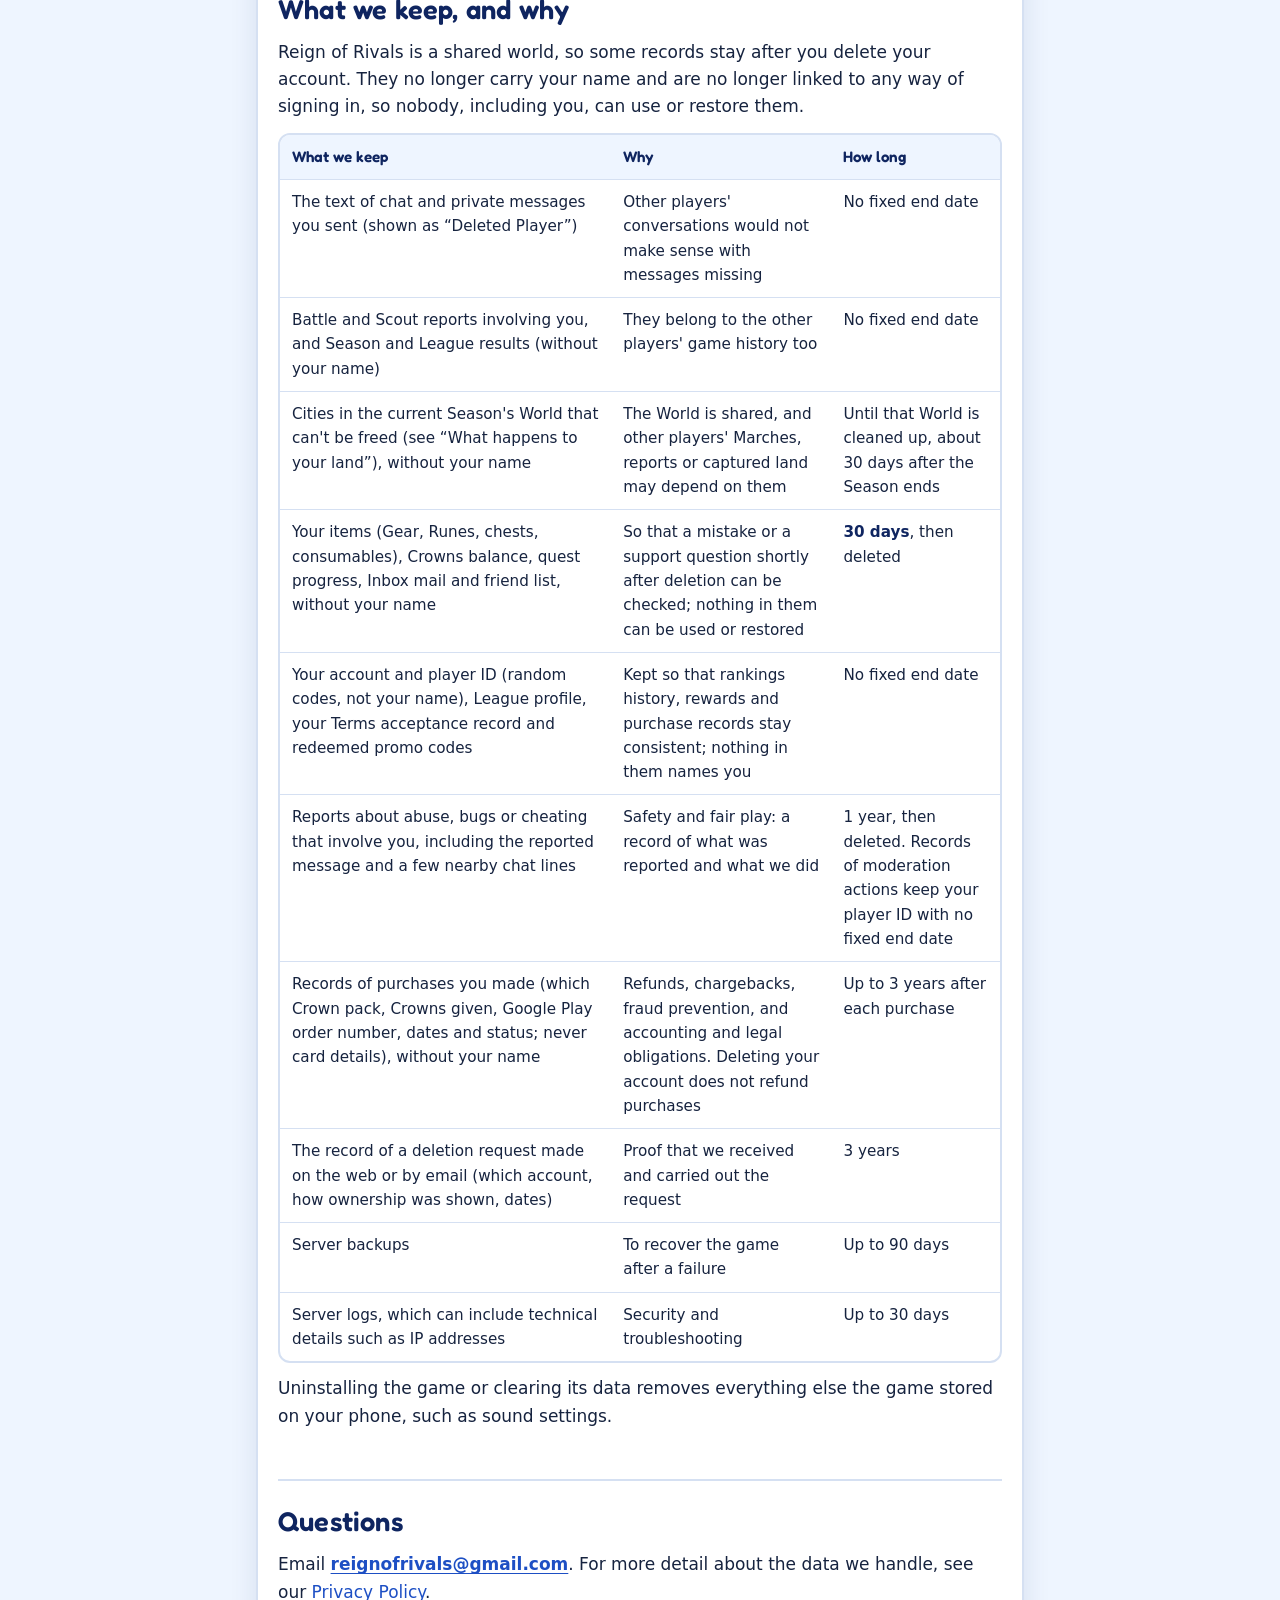
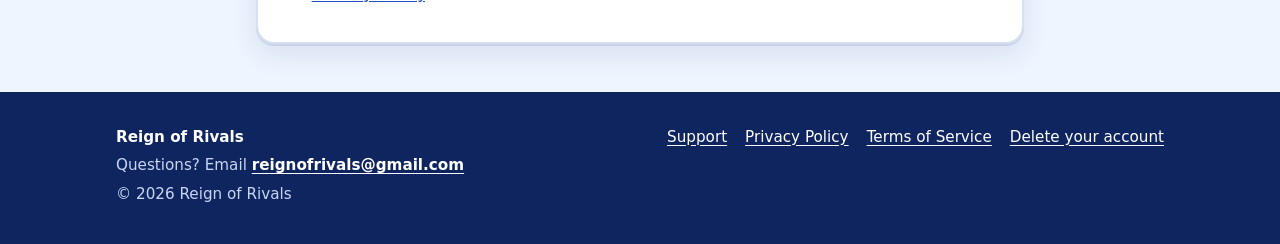
==== commit d95b6071: "Public launch legal text (prepared, not published): Terms section 8 without testing wording, optiona" ====
--- a/delete-account.html
+++ b/delete-account.html
@@ -4,14 +4,14 @@
 <meta charset="utf-8">
 <meta name="viewport" content="width=device-width, initial-scale=1">
 <title>Delete your Reign of Rivals account | Reign of Rivals</title>
-<meta name="description" content="How to delete your Reign of Rivals account in the game or by email, what is deleted, and what is kept.">
+<meta name="description" content="How to delete your Reign of Rivals account in the game, on the web or by email, what is deleted, and what is kept.">
 <link rel="canonical" href="https://kingdombeta.com/delete-account">
 <meta name="robots" content="index, follow">
 <meta name="theme-color" content="#1d4fc4">
 <meta property="og:type" content="website">
 <meta property="og:site_name" content="Reign of Rivals">
 <meta property="og:title" content="Delete your Reign of Rivals account | Reign of Rivals">
-<meta property="og:description" content="How to delete your Reign of Rivals account in the game or by email, what is deleted, and what is kept.">
+<meta property="og:description" content="How to delete your Reign of Rivals account in the game, on the web or by email, what is deleted, and what is kept.">
 <meta property="og:url" content="https://kingdombeta.com/delete-account">
 <meta property="og:image" content="https://kingdombeta.com/assets/img/og-image.jpg">
 <meta name="twitter:card" content="summary_large_image">
@@ -41,37 +41,46 @@
 <div class="page-head">
   <div class="wrap narrow">
     <h1>Delete your Reign of Rivals account</h1>
-    <p class="meta">Last updated: <time datetime="2026-10-07">7 October 2026</time></p>
+    <p class="meta">Last updated: <time datetime="2026-11-01">1 November 2026</time></p>
   </div>
 </div>
 <div class="wrap narrow">
   <article class="doc">
 
 <p>This page explains how to delete your <strong>Reign of Rivals</strong> account and the data linked to it, and what we keep afterwards. You do <strong>not</strong> need to reinstall the game to ask for deletion.</p>
-<div class="note"><p><strong>Uninstalling the game does not delete your account.</strong> Use one of the two options below.</p></div>
+<div class="note"><p><strong>Uninstalling the game does not delete your account.</strong> Use one of the options below.</p></div>
 
 
 <h2 class="plain">Option 1: Delete in the game (fastest)</h2>
 <ol class="steps">
   <li>Open <strong>Reign of Rivals</strong>.</li>
   <li>Tap <span class="ui">Settings</span> (the cog button at the top right of the screen).</li>
-  <li>Scroll down to <span class="ui">ACCOUNT / LEGAL</span> and tap <span class="ui">ACCOUNT DELETION</span>.</li>
+  <li>Tap <span class="ui">ACCOUNT</span>, then <span class="ui">ACCOUNT DELETION</span>.</li>
   <li>Read the notice, then tap <span class="ui">CONFIRM DELETE ACCOUNT</span>.</li>
 </ol>
 <p>Deletion happens immediately and <strong>cannot be undone</strong>. The game then goes back to its first screen. If you tap <span class="ui">Continue</span> there, the game starts a <strong>new, separate</strong> kingdom; to stop playing, just close and uninstall the game.</p>
 
-<h2>Option 2: Ask us by email (no app needed)</h2>
-<p>If you no longer have the game, or can't open it:</p>
+<h2>Option 2: Delete on the web (no app needed)</h2>
+<p>Go to <a href="https://beta.kingdombeta.com/account/delete"><strong>beta.kingdombeta.com/account/delete</strong></a>, our game server's deletion page, and show that the kingdom is yours with one of these:</p>
+<ul>
+  <li><strong>The Google account you linked in the game</strong> (<span class="ui">Settings</span> &rsaquo; <span class="ui">ACCOUNT</span> &rsaquo; <span class="ui">LINK GOOGLE</span>, Android). You sign in with Google on that page; we use it only to find the linked kingdom.</li>
+  <li><strong>A restore code from support.</strong> The code works once and is used up by the request. It doesn't sign anyone in.</li>
+</ul>
+<p>The page shows the kingdom's name and asks you to type <strong>DELETE</strong> to confirm. The account is then deleted automatically <strong>7 days later</strong>. Until then you can change your mind: open the game and tap <span class="ui">KEEP MY ACCOUNT</span> in <span class="ui">Settings</span> &rsaquo; <span class="ui">ACCOUNT</span>, or email us.</p>
+
+<h2>Option 3: Ask us by email</h2>
+<p>If you have no linked Google account and no restore code:</p>
 <ol class="steps">
   <li>Email <a class="mail" href="mailto:reignofrivals@gmail.com?subject=Reign%20of%20Rivals%20account%20deletion">reignofrivals@gmail.com</a> with the subject <strong>&ldquo;Reign of Rivals account deletion&rdquo;</strong>.</li>
   <li>Tell us your <strong>exact player name</strong> as it appeared in the game, and roughly when you last played.</li>
-  <li>We check the request and reply to confirm when your account is deleted. We aim to finish within <strong>30 days</strong>, and usually much sooner.</li>
+  <li>If you ever bought Crowns, include a <strong>Google Play order number</strong> (it starts with <code>GPA.</code>) from your Google Play receipt email.</li>
 </ol>
 <h3>How we check that it's your account</h3>
 <p>Player names are visible to everyone in the game, so a name alone doesn't prove an account is yours. To stop anyone deleting someone else's kingdom:</p>
 <ul>
-  <li>If the account was used on any phone in the <strong>last 14 days</strong>, we won't delete it from an email. Instead we reply with the in-game steps above, so the person who has the game can delete it themselves.</li>
-  <li>If the account hasn't been used on any phone for at least 14 days, we delete it for you.</li>
+  <li><strong>With a matching Google Play order number</strong>, the request counts as proven: the account is deleted 7 days later.</li>
+  <li><strong>With only a name</strong>, we still accept the request, but the account is deleted only once it has gone <strong>14 days</strong> without being used (counted from its last use, so an account you stopped playing weeks ago goes after 7 days). If anyone plays the account in the meantime, the request is cancelled automatically, so a stranger can never delete a kingdom that is still being played.</li>
+  <li>We reply to tell you the date. Requests are completed within <strong>30 days</strong>.</li>
   <li>We never send a sign-in code or restore code in reply to a deletion request, and we will never ask for a password (the game doesn't have one).</li>
 </ul>
 <p>If the game is still installed on a phone when we delete the account, opening it afterwards starts a new, separate kingdom. Uninstall it if you don't want that.</p>
@@ -81,6 +90,7 @@
   <li><strong>Your account is closed for good.</strong> It can never sign in again. Every sign-in ends and any unused restore codes stop working.</li>
   <li><strong>Your name is removed.</strong> Your player name becomes <strong>&ldquo;Deleted Player&rdquo;</strong> everywhere it appears, including old chat messages, battle and Scout reports, rankings history, Season results, Alliance notices and city names that used your name. Your old names become free for other players to use.</li>
   <li>Your <strong>Alliance</strong> place is released.</li>
+  <li>A <strong>linked Google account</strong> is unlinked and its ID is deleted.</li>
   <li>Your own <strong>mute and block lists</strong> are deleted.</li>
   <li>Your <strong>chat settings</strong> (chat language, Auto-Translate and profanity filter) are deleted, and so are any <strong>translations of your messages</strong> that were made for other players.</li>
   <li>Device details (phone model and system version) are removed from any bug or cheating reports you sent.</li>
@@ -103,11 +113,13 @@
 <tr><td data-label="What we keep">The text of chat and private messages you sent (shown as &ldquo;Deleted Player&rdquo;)</td><td data-label="Why">Other players' conversations would not make sense with messages missing</td><td data-label="How long">No fixed end date</td></tr>
 <tr><td data-label="What we keep">Battle and Scout reports involving you, and Season and League results (without your name)</td><td data-label="Why">They belong to the other players' game history too</td><td data-label="How long">No fixed end date</td></tr>
 <tr><td data-label="What we keep">Cities in the current Season's World that can't be freed (see &ldquo;What happens to your land&rdquo;), without your name</td><td data-label="Why">The World is shared, and other players' Marches, reports or captured land may depend on them</td><td data-label="How long">Until that World is cleaned up, about 30 days after the Season ends</td></tr>
-<tr><td data-label="What we keep">Your account and player ID (random codes, not your name) and your other game records: items, Gear, Runes, chests, Crowns, quest progress, Inbox mail, League profile, friend list, your Terms acceptance record and redeemed promo codes</td><td data-label="Why">Kept so that rewards, history and other players' records stay consistent; nothing in them names you</td><td data-label="How long">No fixed end date</td></tr>
-<tr><td data-label="What we keep">Reports about abuse, bugs or cheating that involve you, including the reported message and a few nearby chat lines</td><td data-label="Why">Safety and fair play: a record of what was reported and what we did</td><td data-label="How long">No fixed end date at present</td></tr>
+<tr><td data-label="What we keep">Your items (Gear, Runes, chests, consumables), Crowns balance, quest progress, Inbox mail and friend list, without your name</td><td data-label="Why">So that a mistake or a support question shortly after deletion can be checked; nothing in them can be used or restored</td><td data-label="How long"><strong>30 days</strong>, then deleted</td></tr>
+<tr><td data-label="What we keep">Your account and player ID (random codes, not your name), League profile, your Terms acceptance record and redeemed promo codes</td><td data-label="Why">Kept so that rankings history, rewards and purchase records stay consistent; nothing in them names you</td><td data-label="How long">No fixed end date</td></tr>
+<tr><td data-label="What we keep">Reports about abuse, bugs or cheating that involve you, including the reported message and a few nearby chat lines</td><td data-label="Why">Safety and fair play: a record of what was reported and what we did</td><td data-label="How long">1 year, then deleted. Records of moderation actions keep your player ID with no fixed end date</td></tr>
 <tr><td data-label="What we keep">Records of purchases you made (which Crown pack, Crowns given, Google Play order number, dates and status; never card details), without your name</td><td data-label="Why">Refunds, chargebacks, fraud prevention, and accounting and legal obligations. Deleting your account does not refund purchases</td><td data-label="How long">Up to 3 years after each purchase</td></tr>
-<tr><td data-label="What we keep">Server backups</td><td data-label="Why">To recover the game after a failure</td><td data-label="How long">Until the backup is deleted. There is no fixed schedule yet.</td></tr>
-<tr><td data-label="What we keep">Server logs, which can include technical details such as IP addresses</td><td data-label="Why">Security and troubleshooting</td><td data-label="How long">A limited time, until the logs are rotated and overwritten</td></tr>
+<tr><td data-label="What we keep">The record of a deletion request made on the web or by email (which account, how ownership was shown, dates)</td><td data-label="Why">Proof that we received and carried out the request</td><td data-label="How long">3 years</td></tr>
+<tr><td data-label="What we keep">Server backups</td><td data-label="Why">To recover the game after a failure</td><td data-label="How long">Up to 90 days</td></tr>
+<tr><td data-label="What we keep">Server logs, which can include technical details such as IP addresses</td><td data-label="Why">Security and troubleshooting</td><td data-label="How long">Up to 30 days</td></tr>
 </tbody>
 </table></div>
 <p>Uninstalling the game or clearing its data removes everything else the game stored on your phone, such as sound settings.</p>
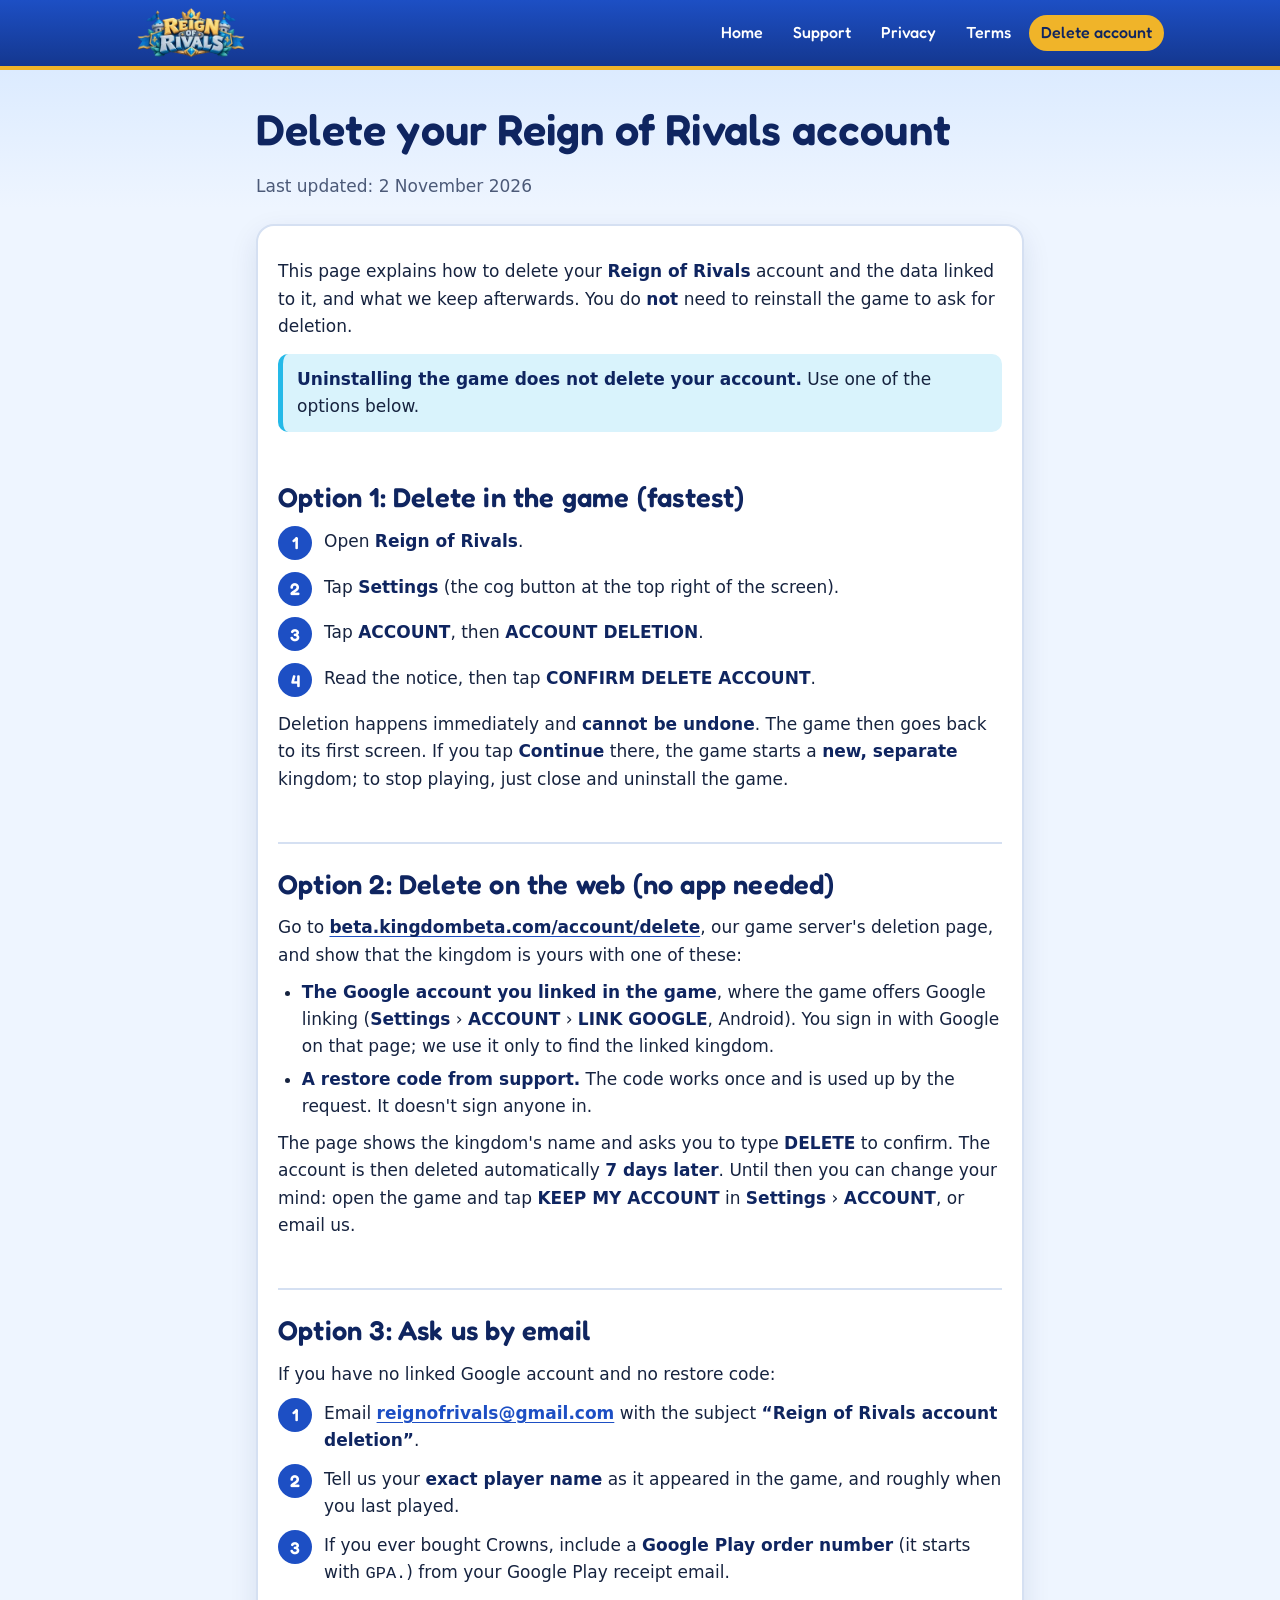
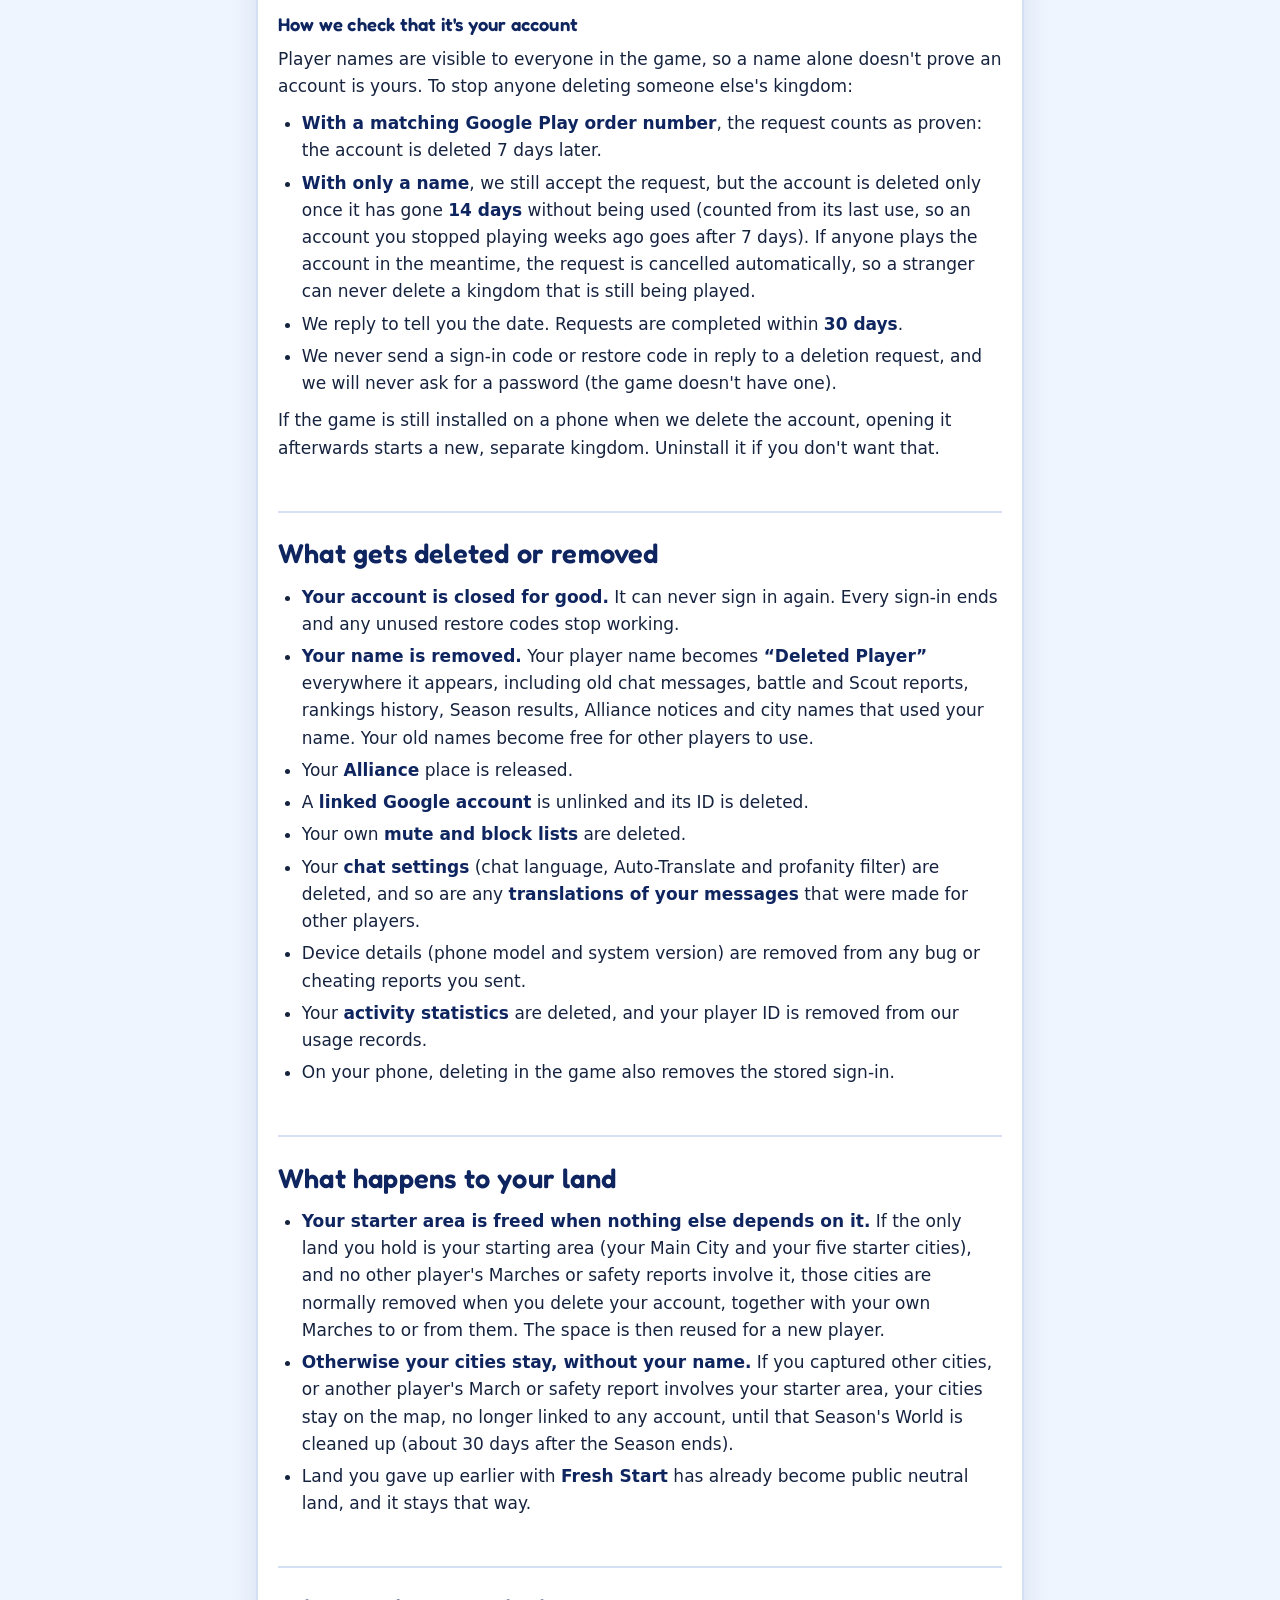
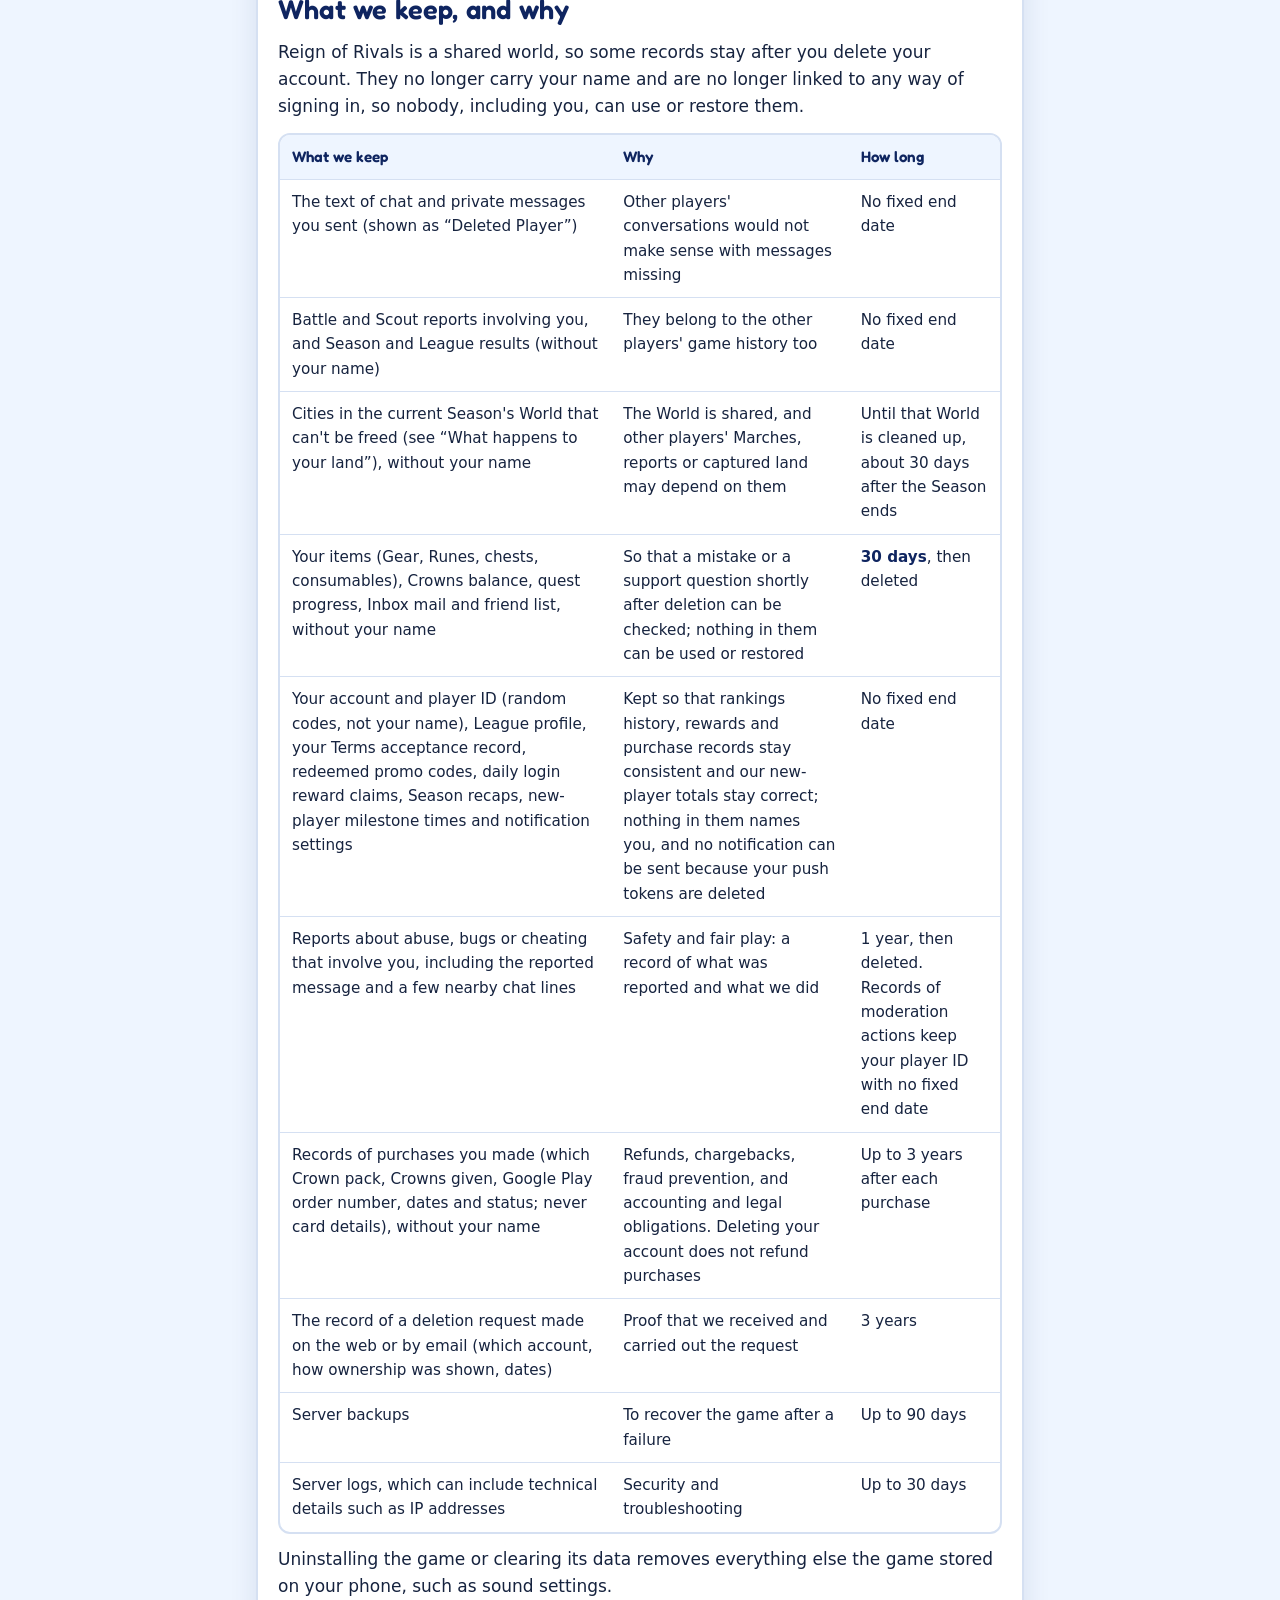
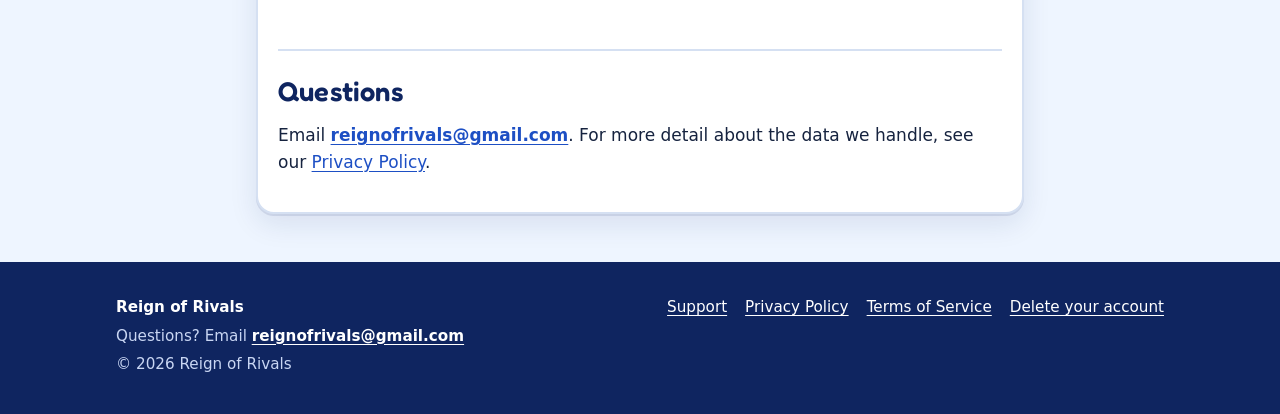
==== commit 70101936: "V10 legal update (prepared, not published): notification settings and time-zone offset, Alliance Mar" ====
--- a/delete-account.html
+++ b/delete-account.html
@@ -41,7 +41,7 @@
 <div class="page-head">
   <div class="wrap narrow">
     <h1>Delete your Reign of Rivals account</h1>
-    <p class="meta">Last updated: <time datetime="2026-11-01">1 November 2026</time></p>
+    <p class="meta">Last updated: <time datetime="2026-11-02">2 November 2026</time></p>
   </div>
 </div>
 <div class="wrap narrow">
@@ -63,7 +63,7 @@
 <h2>Option 2: Delete on the web (no app needed)</h2>
 <p>Go to <a href="https://beta.kingdombeta.com/account/delete"><strong>beta.kingdombeta.com/account/delete</strong></a>, our game server's deletion page, and show that the kingdom is yours with one of these:</p>
 <ul>
-  <li><strong>The Google account you linked in the game</strong> (<span class="ui">Settings</span> &rsaquo; <span class="ui">ACCOUNT</span> &rsaquo; <span class="ui">LINK GOOGLE</span>, Android). You sign in with Google on that page; we use it only to find the linked kingdom.</li>
+  <li><strong>The Google account you linked in the game</strong>, where the game offers Google linking (<span class="ui">Settings</span> &rsaquo; <span class="ui">ACCOUNT</span> &rsaquo; <span class="ui">LINK GOOGLE</span>, Android). You sign in with Google on that page; we use it only to find the linked kingdom.</li>
   <li><strong>A restore code from support.</strong> The code works once and is used up by the request. It doesn't sign anyone in.</li>
 </ul>
 <p>The page shows the kingdom's name and asks you to type <strong>DELETE</strong> to confirm. The account is then deleted automatically <strong>7 days later</strong>. Until then you can change your mind: open the game and tap <span class="ui">KEEP MY ACCOUNT</span> in <span class="ui">Settings</span> &rsaquo; <span class="ui">ACCOUNT</span>, or email us.</p>
@@ -114,7 +114,7 @@
 <tr><td data-label="What we keep">Battle and Scout reports involving you, and Season and League results (without your name)</td><td data-label="Why">They belong to the other players' game history too</td><td data-label="How long">No fixed end date</td></tr>
 <tr><td data-label="What we keep">Cities in the current Season's World that can't be freed (see &ldquo;What happens to your land&rdquo;), without your name</td><td data-label="Why">The World is shared, and other players' Marches, reports or captured land may depend on them</td><td data-label="How long">Until that World is cleaned up, about 30 days after the Season ends</td></tr>
 <tr><td data-label="What we keep">Your items (Gear, Runes, chests, consumables), Crowns balance, quest progress, Inbox mail and friend list, without your name</td><td data-label="Why">So that a mistake or a support question shortly after deletion can be checked; nothing in them can be used or restored</td><td data-label="How long"><strong>30 days</strong>, then deleted</td></tr>
-<tr><td data-label="What we keep">Your account and player ID (random codes, not your name), League profile, your Terms acceptance record and redeemed promo codes</td><td data-label="Why">Kept so that rankings history, rewards and purchase records stay consistent; nothing in them names you</td><td data-label="How long">No fixed end date</td></tr>
+<tr><td data-label="What we keep">Your account and player ID (random codes, not your name), League profile, your Terms acceptance record, redeemed promo codes, daily login reward claims, Season recaps, new-player milestone times and notification settings</td><td data-label="Why">Kept so that rankings history, rewards and purchase records stay consistent and our new-player totals stay correct; nothing in them names you, and no notification can be sent because your push tokens are deleted</td><td data-label="How long">No fixed end date</td></tr>
 <tr><td data-label="What we keep">Reports about abuse, bugs or cheating that involve you, including the reported message and a few nearby chat lines</td><td data-label="Why">Safety and fair play: a record of what was reported and what we did</td><td data-label="How long">1 year, then deleted. Records of moderation actions keep your player ID with no fixed end date</td></tr>
 <tr><td data-label="What we keep">Records of purchases you made (which Crown pack, Crowns given, Google Play order number, dates and status; never card details), without your name</td><td data-label="Why">Refunds, chargebacks, fraud prevention, and accounting and legal obligations. Deleting your account does not refund purchases</td><td data-label="How long">Up to 3 years after each purchase</td></tr>
 <tr><td data-label="What we keep">The record of a deletion request made on the web or by email (which account, how ownership was shown, dates)</td><td data-label="Why">Proof that we received and carried out the request</td><td data-label="How long">3 years</td></tr>
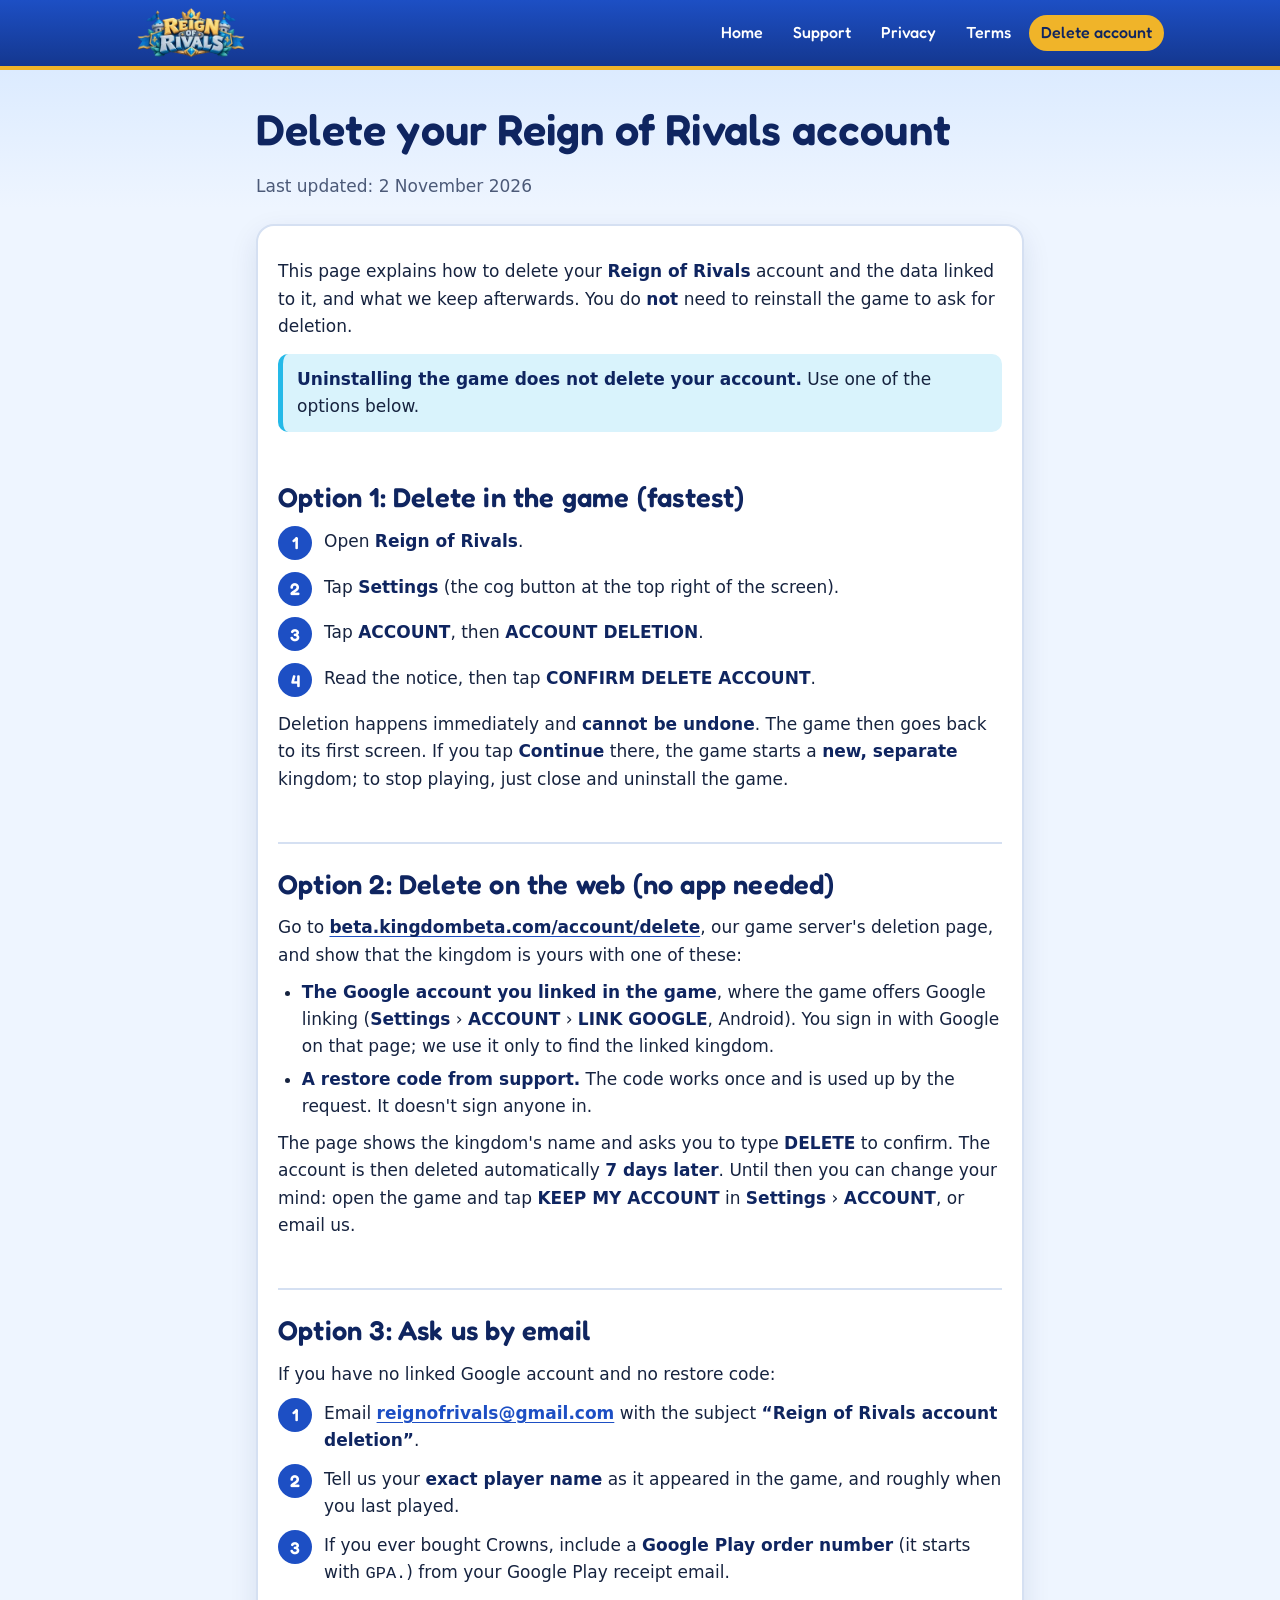
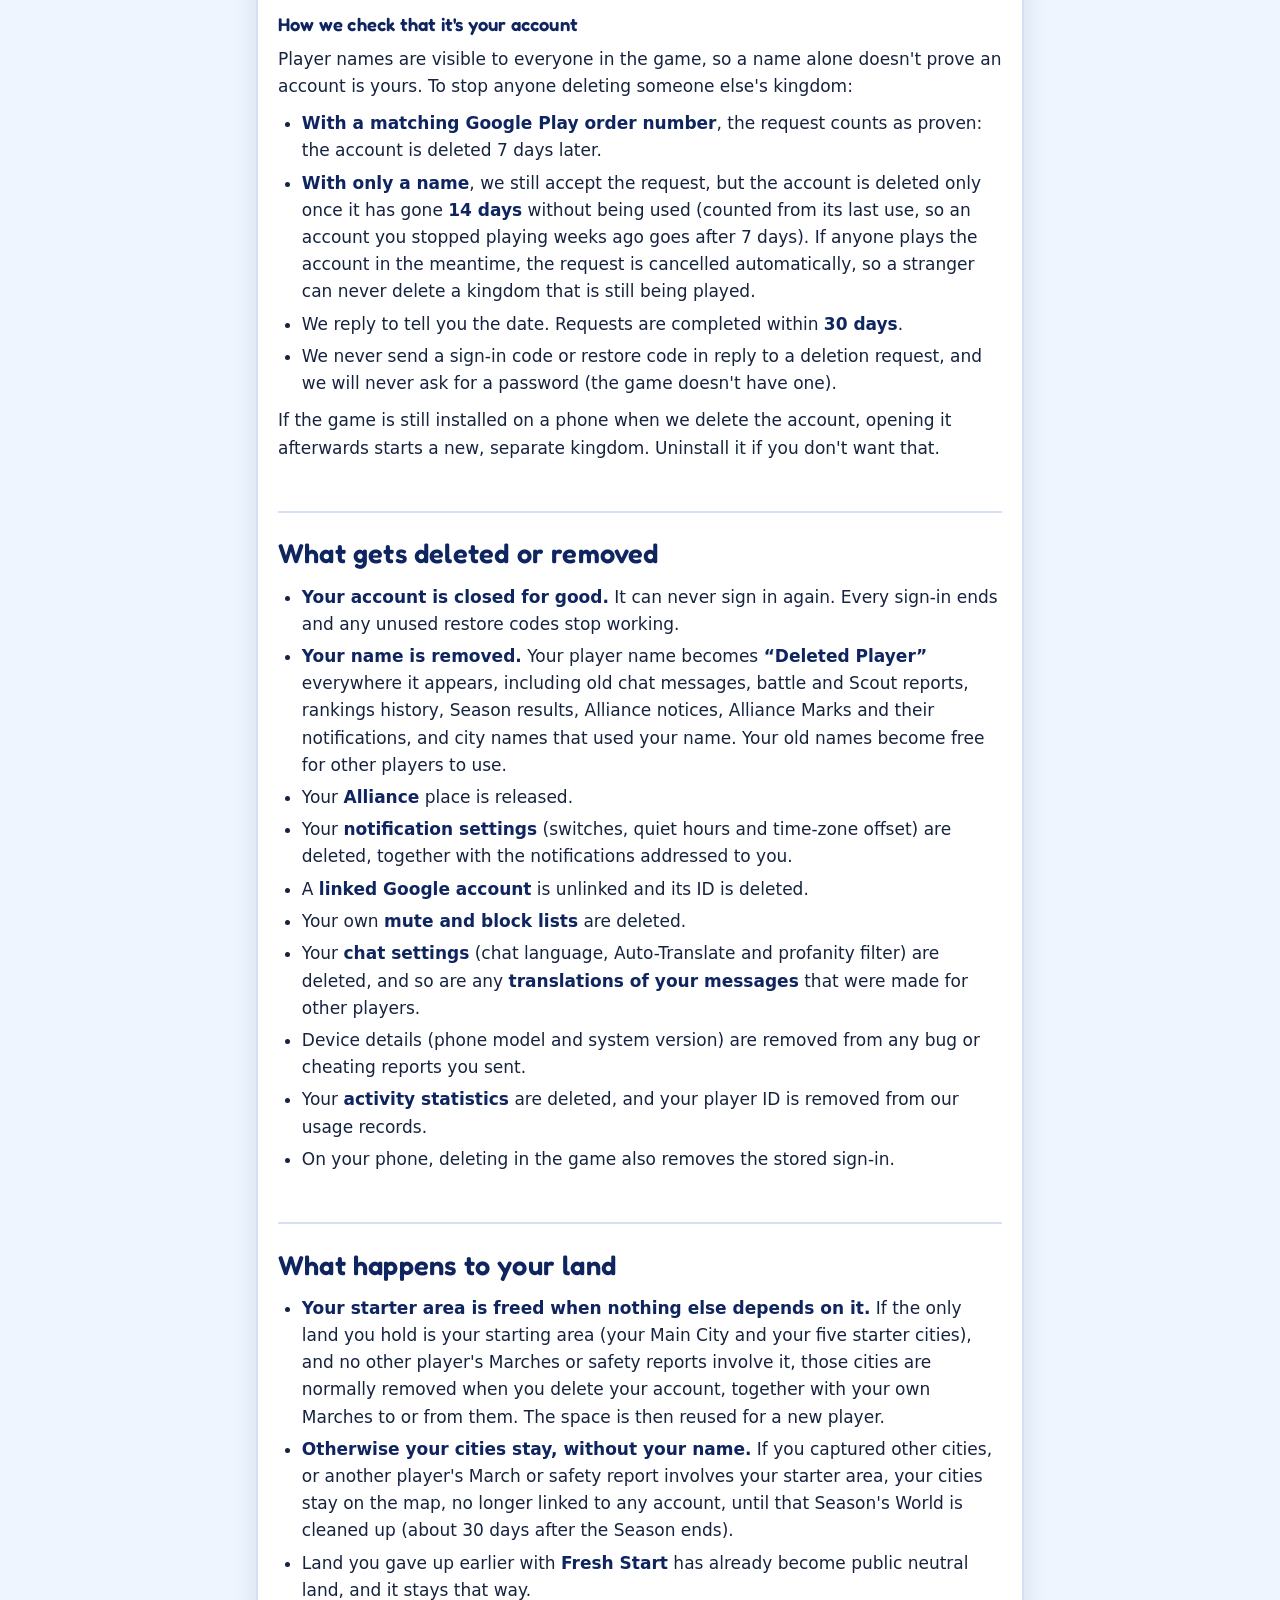
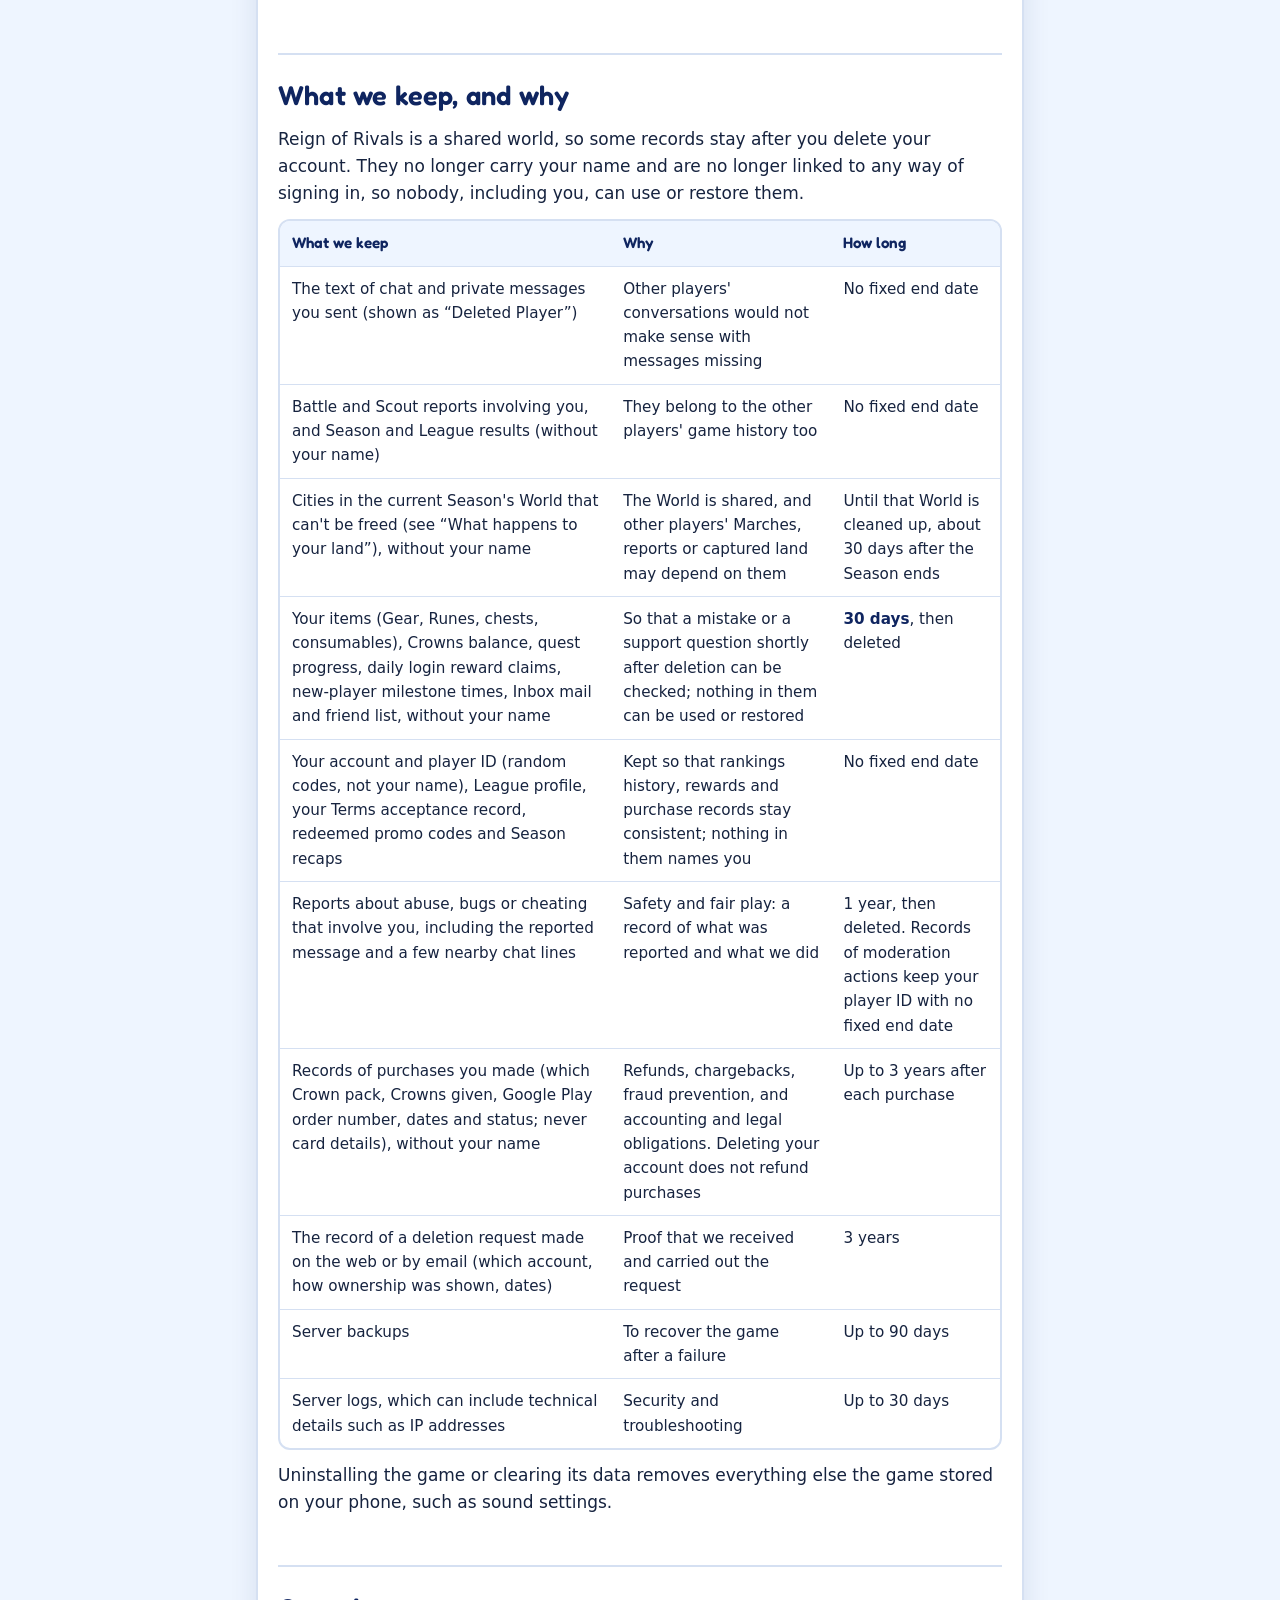
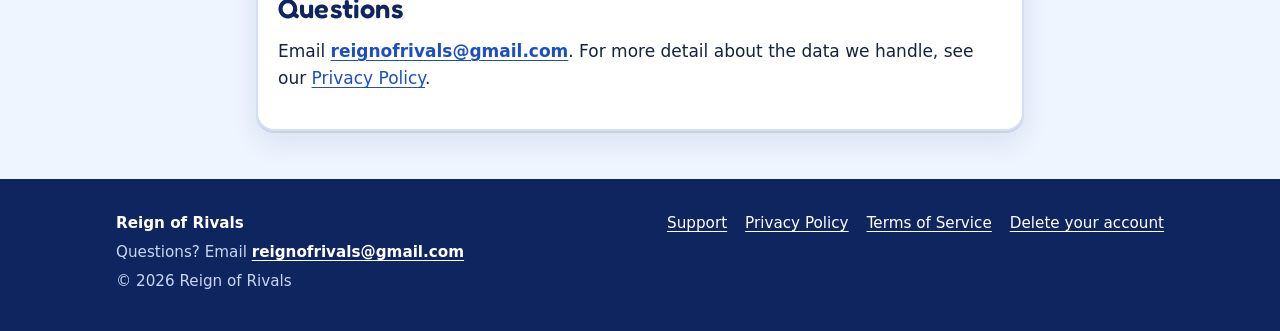
==== commit 3b052ff3: "V10 legal: simplify retention rows to match claude/v10-retention-fixes; resolve reminder and daily-r" ====
--- a/delete-account.html
+++ b/delete-account.html
@@ -88,8 +88,9 @@
 <h2>What gets deleted or removed</h2>
 <ul>
   <li><strong>Your account is closed for good.</strong> It can never sign in again. Every sign-in ends and any unused restore codes stop working.</li>
-  <li><strong>Your name is removed.</strong> Your player name becomes <strong>&ldquo;Deleted Player&rdquo;</strong> everywhere it appears, including old chat messages, battle and Scout reports, rankings history, Season results, Alliance notices and city names that used your name. Your old names become free for other players to use.</li>
+  <li><strong>Your name is removed.</strong> Your player name becomes <strong>&ldquo;Deleted Player&rdquo;</strong> everywhere it appears, including old chat messages, battle and Scout reports, rankings history, Season results, Alliance notices, Alliance Marks and their notifications, and city names that used your name. Your old names become free for other players to use.</li>
   <li>Your <strong>Alliance</strong> place is released.</li>
+  <li>Your <strong>notification settings</strong> (switches, quiet hours and time-zone offset) are deleted, together with the notifications addressed to you.</li>
   <li>A <strong>linked Google account</strong> is unlinked and its ID is deleted.</li>
   <li>Your own <strong>mute and block lists</strong> are deleted.</li>
   <li>Your <strong>chat settings</strong> (chat language, Auto-Translate and profanity filter) are deleted, and so are any <strong>translations of your messages</strong> that were made for other players.</li>
@@ -113,8 +114,8 @@
 <tr><td data-label="What we keep">The text of chat and private messages you sent (shown as &ldquo;Deleted Player&rdquo;)</td><td data-label="Why">Other players' conversations would not make sense with messages missing</td><td data-label="How long">No fixed end date</td></tr>
 <tr><td data-label="What we keep">Battle and Scout reports involving you, and Season and League results (without your name)</td><td data-label="Why">They belong to the other players' game history too</td><td data-label="How long">No fixed end date</td></tr>
 <tr><td data-label="What we keep">Cities in the current Season's World that can't be freed (see &ldquo;What happens to your land&rdquo;), without your name</td><td data-label="Why">The World is shared, and other players' Marches, reports or captured land may depend on them</td><td data-label="How long">Until that World is cleaned up, about 30 days after the Season ends</td></tr>
-<tr><td data-label="What we keep">Your items (Gear, Runes, chests, consumables), Crowns balance, quest progress, Inbox mail and friend list, without your name</td><td data-label="Why">So that a mistake or a support question shortly after deletion can be checked; nothing in them can be used or restored</td><td data-label="How long"><strong>30 days</strong>, then deleted</td></tr>
-<tr><td data-label="What we keep">Your account and player ID (random codes, not your name), League profile, your Terms acceptance record, redeemed promo codes, daily login reward claims, Season recaps, new-player milestone times and notification settings</td><td data-label="Why">Kept so that rankings history, rewards and purchase records stay consistent and our new-player totals stay correct; nothing in them names you, and no notification can be sent because your push tokens are deleted</td><td data-label="How long">No fixed end date</td></tr>
+<tr><td data-label="What we keep">Your items (Gear, Runes, chests, consumables), Crowns balance, quest progress, daily login reward claims, new-player milestone times, Inbox mail and friend list, without your name</td><td data-label="Why">So that a mistake or a support question shortly after deletion can be checked; nothing in them can be used or restored</td><td data-label="How long"><strong>30 days</strong>, then deleted</td></tr>
+<tr><td data-label="What we keep">Your account and player ID (random codes, not your name), League profile, your Terms acceptance record, redeemed promo codes and Season recaps</td><td data-label="Why">Kept so that rankings history, rewards and purchase records stay consistent; nothing in them names you</td><td data-label="How long">No fixed end date</td></tr>
 <tr><td data-label="What we keep">Reports about abuse, bugs or cheating that involve you, including the reported message and a few nearby chat lines</td><td data-label="Why">Safety and fair play: a record of what was reported and what we did</td><td data-label="How long">1 year, then deleted. Records of moderation actions keep your player ID with no fixed end date</td></tr>
 <tr><td data-label="What we keep">Records of purchases you made (which Crown pack, Crowns given, Google Play order number, dates and status; never card details), without your name</td><td data-label="Why">Refunds, chargebacks, fraud prevention, and accounting and legal obligations. Deleting your account does not refund purchases</td><td data-label="How long">Up to 3 years after each purchase</td></tr>
 <tr><td data-label="What we keep">The record of a deletion request made on the web or by email (which account, how ownership was shown, dates)</td><td data-label="Why">Proof that we received and carried out the request</td><td data-label="How long">3 years</td></tr>
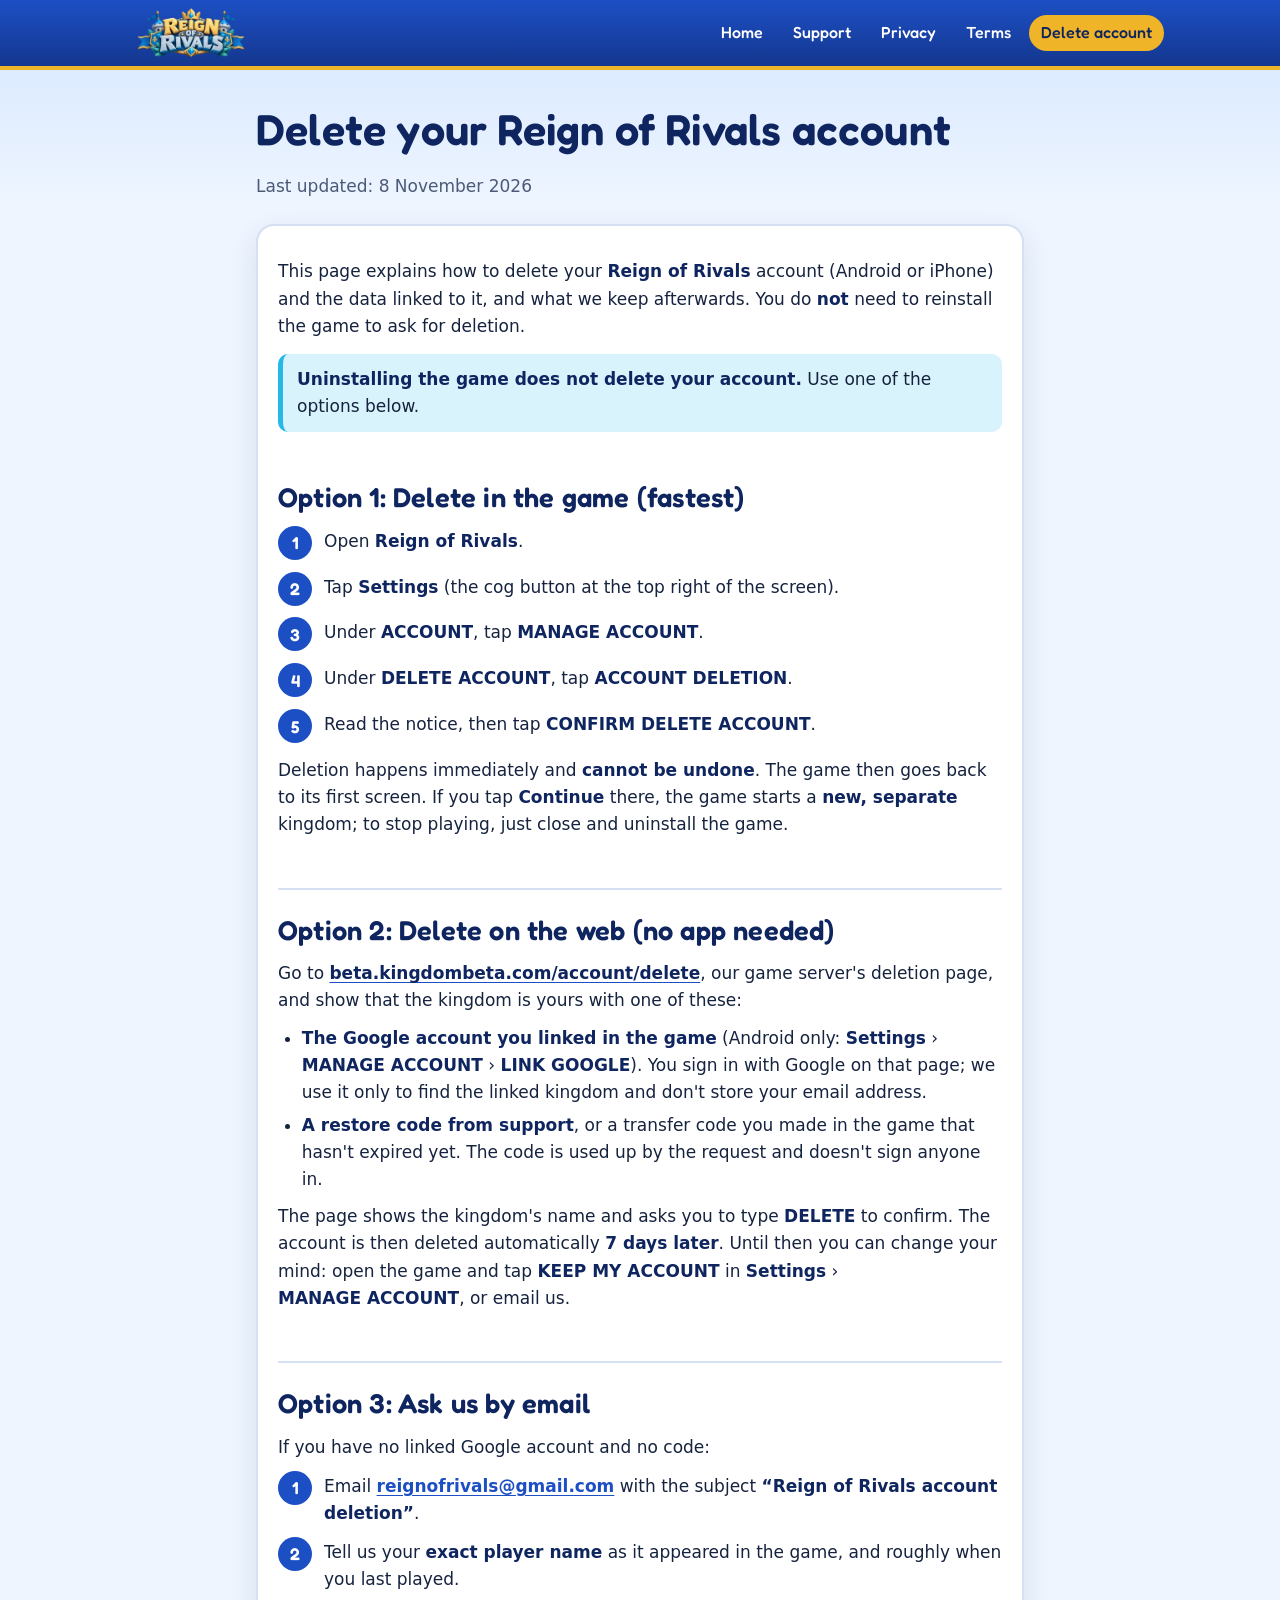
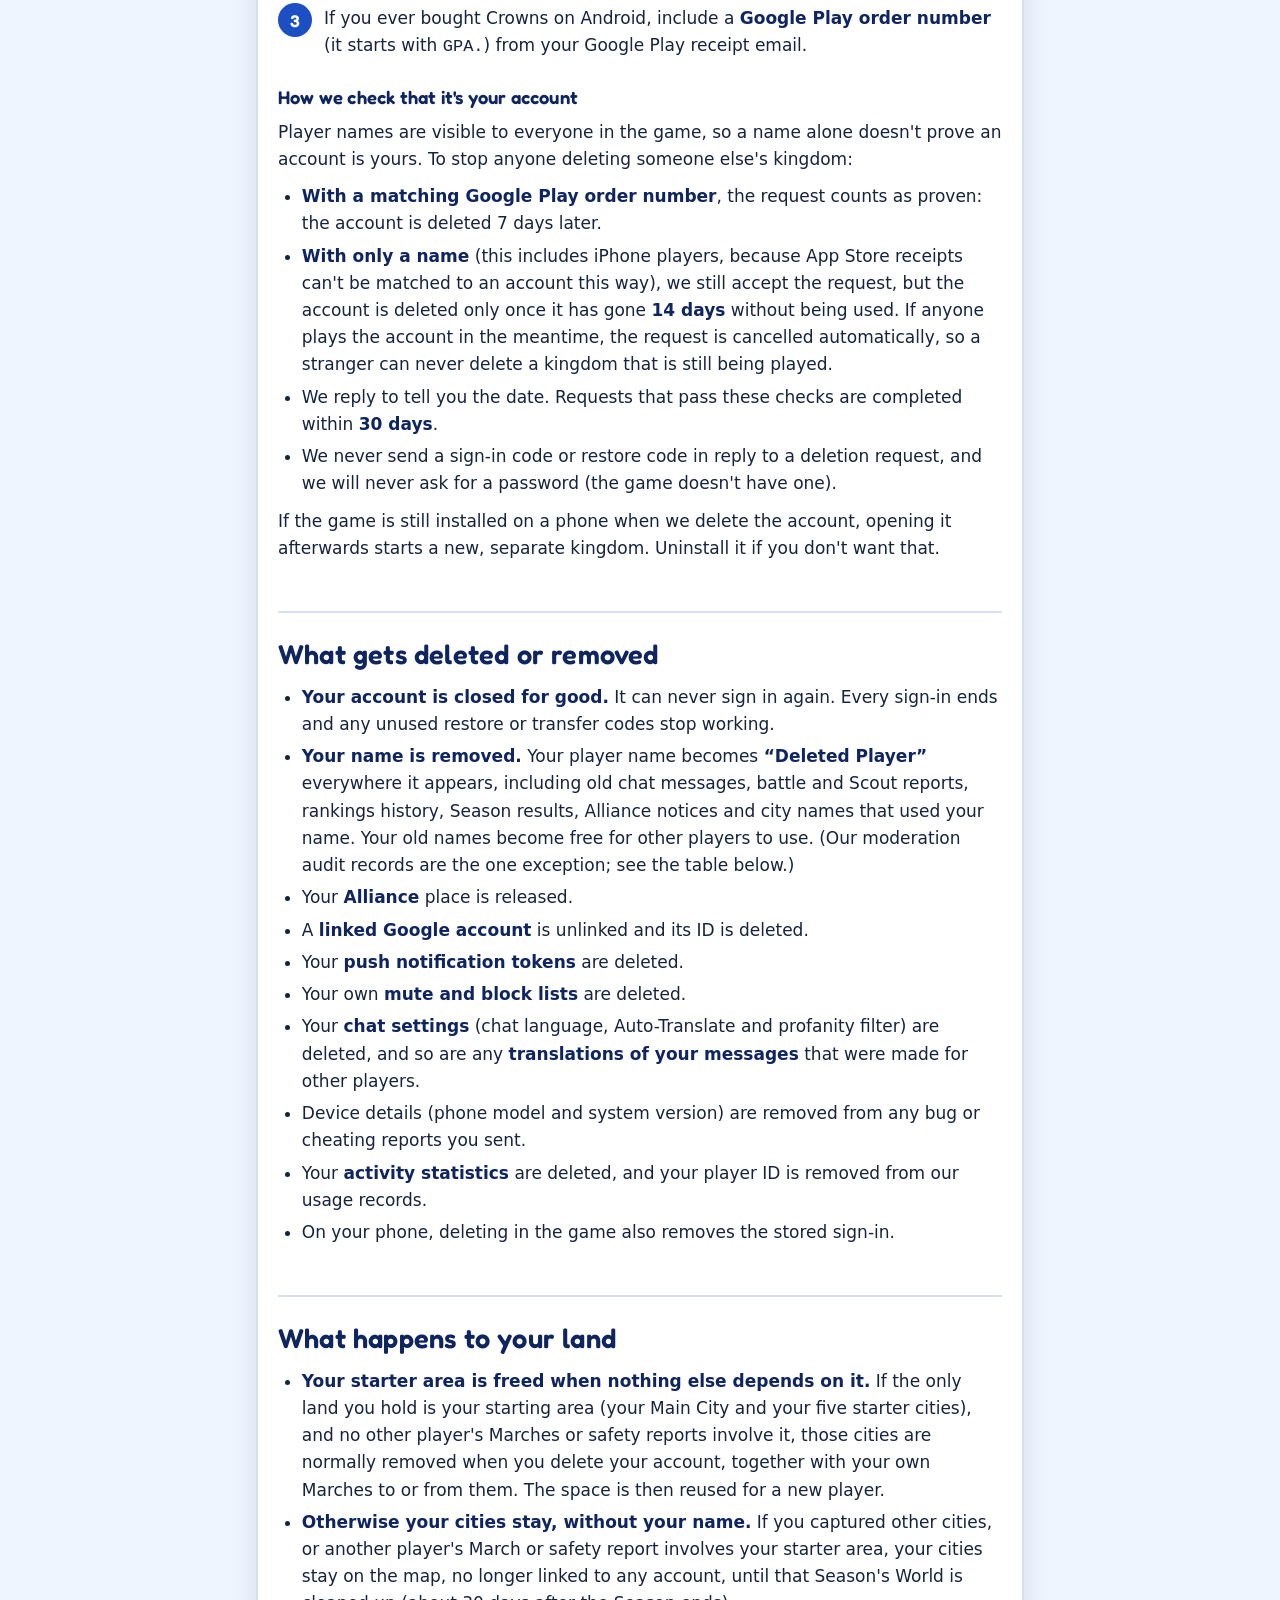
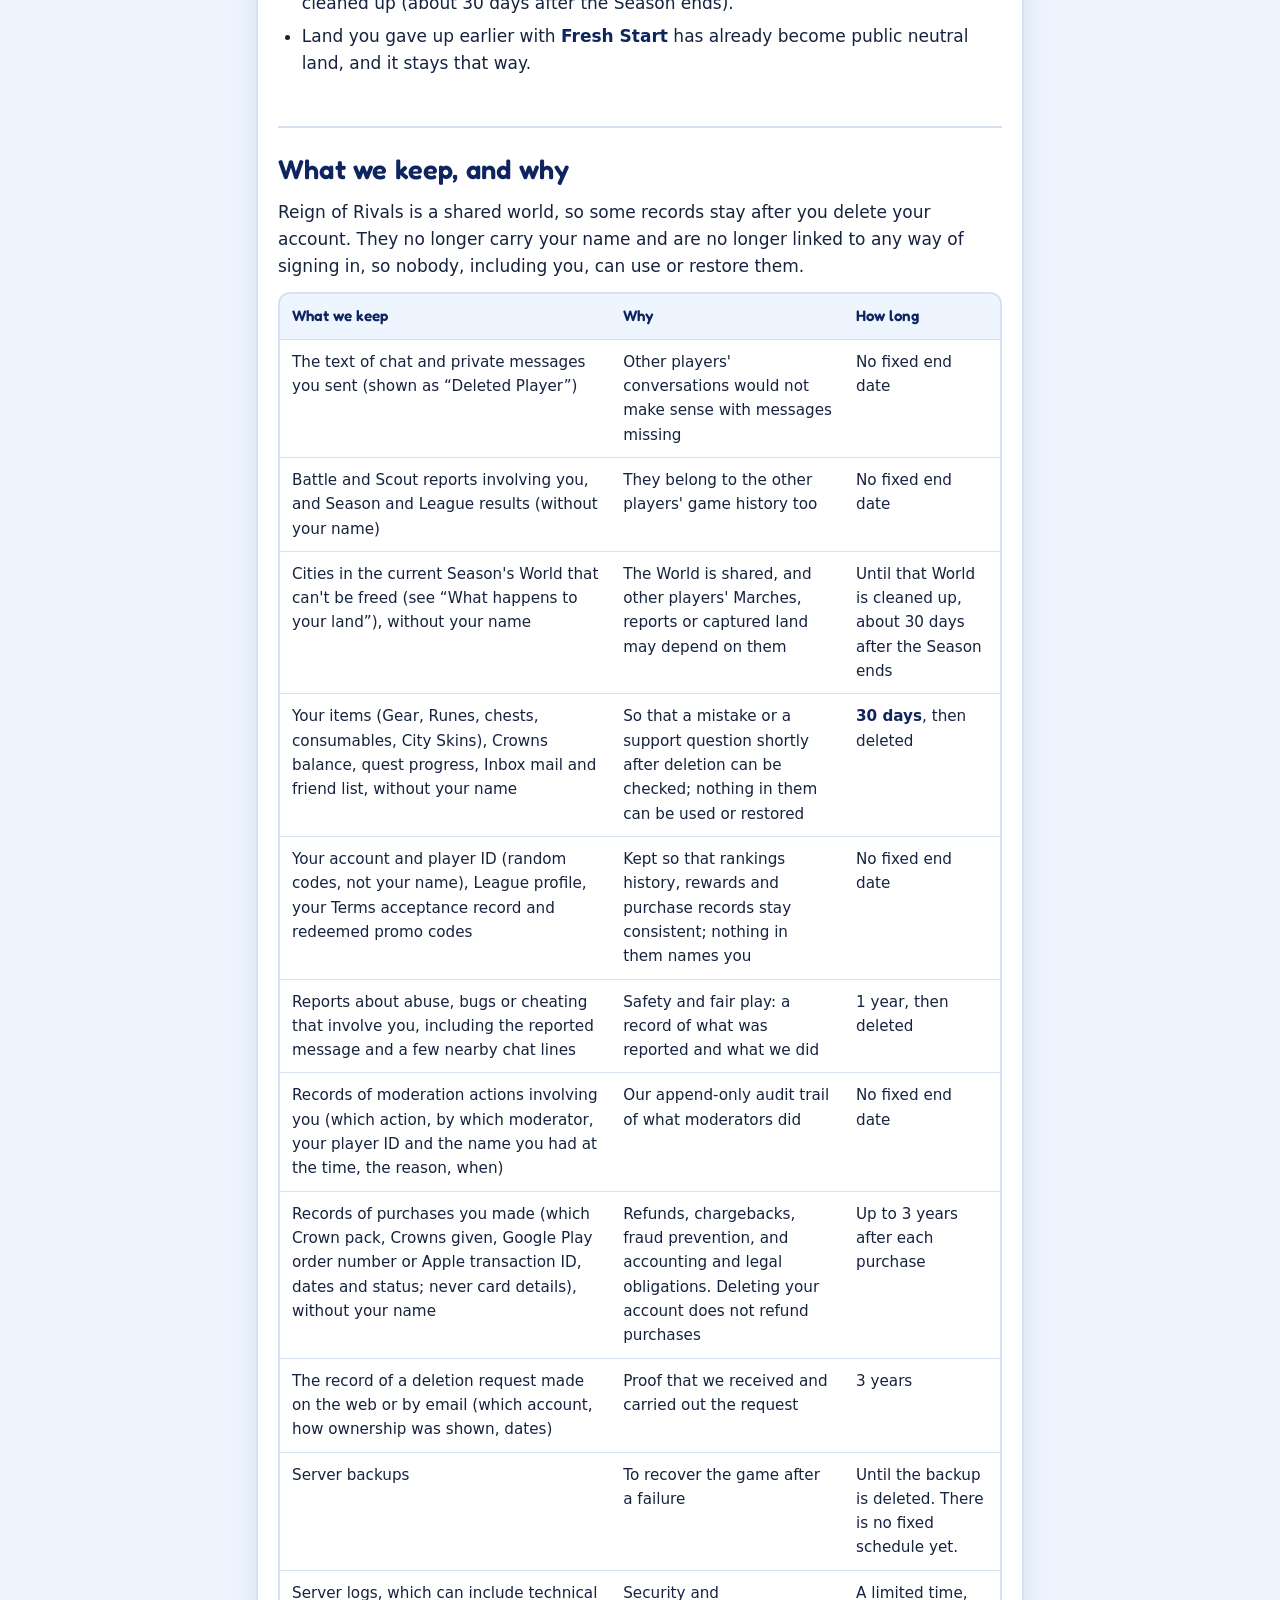
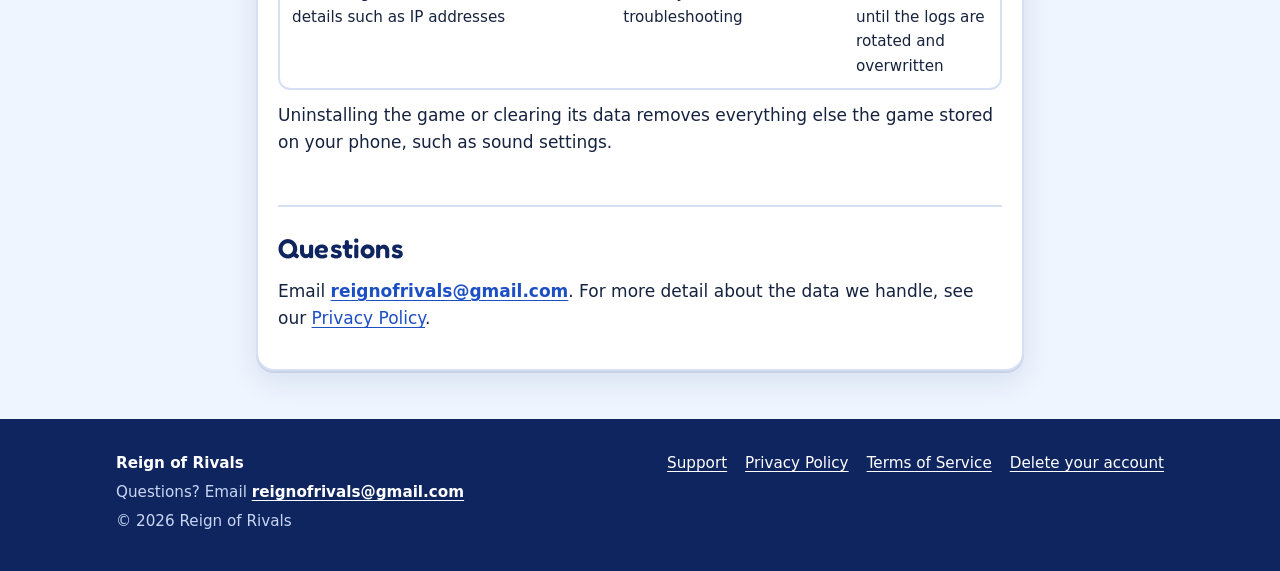
==== commit eec232a0: "Legal pages for V15: iOS, optional Google sign-in, transfer codes, web deletion - Privacy/Terms/Supp" ====
--- a/delete-account.html
+++ b/delete-account.html
@@ -41,13 +41,13 @@
 <div class="page-head">
   <div class="wrap narrow">
     <h1>Delete your Reign of Rivals account</h1>
-    <p class="meta">Last updated: <time datetime="2026-11-02">2 November 2026</time></p>
+    <p class="meta">Last updated: <time datetime="2026-11-08">8 November 2026</time></p>
   </div>
 </div>
 <div class="wrap narrow">
   <article class="doc">
 
-<p>This page explains how to delete your <strong>Reign of Rivals</strong> account and the data linked to it, and what we keep afterwards. You do <strong>not</strong> need to reinstall the game to ask for deletion.</p>
+<p>This page explains how to delete your <strong>Reign of Rivals</strong> account (Android or iPhone) and the data linked to it, and what we keep afterwards. You do <strong>not</strong> need to reinstall the game to ask for deletion.</p>
 <div class="note"><p><strong>Uninstalling the game does not delete your account.</strong> Use one of the options below.</p></div>
 
 
@@ -55,7 +55,8 @@
 <ol class="steps">
   <li>Open <strong>Reign of Rivals</strong>.</li>
   <li>Tap <span class="ui">Settings</span> (the cog button at the top right of the screen).</li>
-  <li>Tap <span class="ui">ACCOUNT</span>, then <span class="ui">ACCOUNT DELETION</span>.</li>
+  <li>Under <span class="ui">ACCOUNT</span>, tap <span class="ui">MANAGE ACCOUNT</span>.</li>
+  <li>Under <span class="ui">DELETE ACCOUNT</span>, tap <span class="ui">ACCOUNT DELETION</span>.</li>
   <li>Read the notice, then tap <span class="ui">CONFIRM DELETE ACCOUNT</span>.</li>
 </ol>
 <p>Deletion happens immediately and <strong>cannot be undone</strong>. The game then goes back to its first screen. If you tap <span class="ui">Continue</span> there, the game starts a <strong>new, separate</strong> kingdom; to stop playing, just close and uninstall the game.</p>
@@ -63,35 +64,35 @@
 <h2>Option 2: Delete on the web (no app needed)</h2>
 <p>Go to <a href="https://beta.kingdombeta.com/account/delete"><strong>beta.kingdombeta.com/account/delete</strong></a>, our game server's deletion page, and show that the kingdom is yours with one of these:</p>
 <ul>
-  <li><strong>The Google account you linked in the game</strong>, where the game offers Google linking (<span class="ui">Settings</span> &rsaquo; <span class="ui">ACCOUNT</span> &rsaquo; <span class="ui">LINK GOOGLE</span>, Android). You sign in with Google on that page; we use it only to find the linked kingdom.</li>
-  <li><strong>A restore code from support.</strong> The code works once and is used up by the request. It doesn't sign anyone in.</li>
+  <li><strong>The Google account you linked in the game</strong> (Android only: <span class="ui">Settings</span> &rsaquo; <span class="ui">MANAGE ACCOUNT</span> &rsaquo; <span class="ui">LINK GOOGLE</span>). You sign in with Google on that page; we use it only to find the linked kingdom and don't store your email address.</li>
+  <li><strong>A restore code from support</strong>, or a transfer code you made in the game that hasn't expired yet. The code is used up by the request and doesn't sign anyone in.</li>
 </ul>
-<p>The page shows the kingdom's name and asks you to type <strong>DELETE</strong> to confirm. The account is then deleted automatically <strong>7 days later</strong>. Until then you can change your mind: open the game and tap <span class="ui">KEEP MY ACCOUNT</span> in <span class="ui">Settings</span> &rsaquo; <span class="ui">ACCOUNT</span>, or email us.</p>
+<p>The page shows the kingdom's name and asks you to type <strong>DELETE</strong> to confirm. The account is then deleted automatically <strong>7 days later</strong>. Until then you can change your mind: open the game and tap <span class="ui">KEEP MY ACCOUNT</span> in <span class="ui">Settings</span> &rsaquo; <span class="ui">MANAGE ACCOUNT</span>, or email us.</p>
 
 <h2>Option 3: Ask us by email</h2>
-<p>If you have no linked Google account and no restore code:</p>
+<p>If you have no linked Google account and no code:</p>
 <ol class="steps">
   <li>Email <a class="mail" href="mailto:reignofrivals@gmail.com?subject=Reign%20of%20Rivals%20account%20deletion">reignofrivals@gmail.com</a> with the subject <strong>&ldquo;Reign of Rivals account deletion&rdquo;</strong>.</li>
   <li>Tell us your <strong>exact player name</strong> as it appeared in the game, and roughly when you last played.</li>
-  <li>If you ever bought Crowns, include a <strong>Google Play order number</strong> (it starts with <code>GPA.</code>) from your Google Play receipt email.</li>
+  <li>If you ever bought Crowns on Android, include a <strong>Google Play order number</strong> (it starts with <code>GPA.</code>) from your Google Play receipt email.</li>
 </ol>
 <h3>How we check that it's your account</h3>
 <p>Player names are visible to everyone in the game, so a name alone doesn't prove an account is yours. To stop anyone deleting someone else's kingdom:</p>
 <ul>
   <li><strong>With a matching Google Play order number</strong>, the request counts as proven: the account is deleted 7 days later.</li>
-  <li><strong>With only a name</strong>, we still accept the request, but the account is deleted only once it has gone <strong>14 days</strong> without being used (counted from its last use, so an account you stopped playing weeks ago goes after 7 days). If anyone plays the account in the meantime, the request is cancelled automatically, so a stranger can never delete a kingdom that is still being played.</li>
-  <li>We reply to tell you the date. Requests are completed within <strong>30 days</strong>.</li>
+  <li><strong>With only a name</strong> (this includes iPhone players, because App Store receipts can't be matched to an account this way), we still accept the request, but the account is deleted only once it has gone <strong>14 days</strong> without being used. If anyone plays the account in the meantime, the request is cancelled automatically, so a stranger can never delete a kingdom that is still being played.</li>
+  <li>We reply to tell you the date. Requests that pass these checks are completed within <strong>30 days</strong>.</li>
   <li>We never send a sign-in code or restore code in reply to a deletion request, and we will never ask for a password (the game doesn't have one).</li>
 </ul>
 <p>If the game is still installed on a phone when we delete the account, opening it afterwards starts a new, separate kingdom. Uninstall it if you don't want that.</p>
 
 <h2>What gets deleted or removed</h2>
 <ul>
-  <li><strong>Your account is closed for good.</strong> It can never sign in again. Every sign-in ends and any unused restore codes stop working.</li>
-  <li><strong>Your name is removed.</strong> Your player name becomes <strong>&ldquo;Deleted Player&rdquo;</strong> everywhere it appears, including old chat messages, battle and Scout reports, rankings history, Season results, Alliance notices, Alliance Marks and their notifications, and city names that used your name. Your old names become free for other players to use.</li>
+  <li><strong>Your account is closed for good.</strong> It can never sign in again. Every sign-in ends and any unused restore or transfer codes stop working.</li>
+  <li><strong>Your name is removed.</strong> Your player name becomes <strong>&ldquo;Deleted Player&rdquo;</strong> everywhere it appears, including old chat messages, battle and Scout reports, rankings history, Season results, Alliance notices and city names that used your name. Your old names become free for other players to use. (Our moderation audit records are the one exception; see the table below.)</li>
   <li>Your <strong>Alliance</strong> place is released.</li>
-  <li>Your <strong>notification settings</strong> (switches, quiet hours and time-zone offset) are deleted, together with the notifications addressed to you.</li>
   <li>A <strong>linked Google account</strong> is unlinked and its ID is deleted.</li>
+  <li>Your <strong>push notification tokens</strong> are deleted.</li>
   <li>Your own <strong>mute and block lists</strong> are deleted.</li>
   <li>Your <strong>chat settings</strong> (chat language, Auto-Translate and profanity filter) are deleted, and so are any <strong>translations of your messages</strong> that were made for other players.</li>
   <li>Device details (phone model and system version) are removed from any bug or cheating reports you sent.</li>
@@ -114,13 +115,14 @@
 <tr><td data-label="What we keep">The text of chat and private messages you sent (shown as &ldquo;Deleted Player&rdquo;)</td><td data-label="Why">Other players' conversations would not make sense with messages missing</td><td data-label="How long">No fixed end date</td></tr>
 <tr><td data-label="What we keep">Battle and Scout reports involving you, and Season and League results (without your name)</td><td data-label="Why">They belong to the other players' game history too</td><td data-label="How long">No fixed end date</td></tr>
 <tr><td data-label="What we keep">Cities in the current Season's World that can't be freed (see &ldquo;What happens to your land&rdquo;), without your name</td><td data-label="Why">The World is shared, and other players' Marches, reports or captured land may depend on them</td><td data-label="How long">Until that World is cleaned up, about 30 days after the Season ends</td></tr>
-<tr><td data-label="What we keep">Your items (Gear, Runes, chests, consumables), Crowns balance, quest progress, daily login reward claims, new-player milestone times, Inbox mail and friend list, without your name</td><td data-label="Why">So that a mistake or a support question shortly after deletion can be checked; nothing in them can be used or restored</td><td data-label="How long"><strong>30 days</strong>, then deleted</td></tr>
-<tr><td data-label="What we keep">Your account and player ID (random codes, not your name), League profile, your Terms acceptance record, redeemed promo codes and Season recaps</td><td data-label="Why">Kept so that rankings history, rewards and purchase records stay consistent; nothing in them names you</td><td data-label="How long">No fixed end date</td></tr>
-<tr><td data-label="What we keep">Reports about abuse, bugs or cheating that involve you, including the reported message and a few nearby chat lines</td><td data-label="Why">Safety and fair play: a record of what was reported and what we did</td><td data-label="How long">1 year, then deleted. Records of moderation actions keep your player ID with no fixed end date</td></tr>
-<tr><td data-label="What we keep">Records of purchases you made (which Crown pack, Crowns given, Google Play order number, dates and status; never card details), without your name</td><td data-label="Why">Refunds, chargebacks, fraud prevention, and accounting and legal obligations. Deleting your account does not refund purchases</td><td data-label="How long">Up to 3 years after each purchase</td></tr>
+<tr><td data-label="What we keep">Your items (Gear, Runes, chests, consumables, City Skins), Crowns balance, quest progress, Inbox mail and friend list, without your name</td><td data-label="Why">So that a mistake or a support question shortly after deletion can be checked; nothing in them can be used or restored</td><td data-label="How long"><strong>30 days</strong>, then deleted</td></tr>
+<tr><td data-label="What we keep">Your account and player ID (random codes, not your name), League profile, your Terms acceptance record and redeemed promo codes</td><td data-label="Why">Kept so that rankings history, rewards and purchase records stay consistent; nothing in them names you</td><td data-label="How long">No fixed end date</td></tr>
+<tr><td data-label="What we keep">Reports about abuse, bugs or cheating that involve you, including the reported message and a few nearby chat lines</td><td data-label="Why">Safety and fair play: a record of what was reported and what we did</td><td data-label="How long">1 year, then deleted</td></tr>
+<tr><td data-label="What we keep">Records of moderation actions involving you (which action, by which moderator, your player ID and the name you had at the time, the reason, when)</td><td data-label="Why">Our append-only audit trail of what moderators did</td><td data-label="How long">No fixed end date</td></tr>
+<tr><td data-label="What we keep">Records of purchases you made (which Crown pack, Crowns given, Google Play order number or Apple transaction ID, dates and status; never card details), without your name</td><td data-label="Why">Refunds, chargebacks, fraud prevention, and accounting and legal obligations. Deleting your account does not refund purchases</td><td data-label="How long">Up to 3 years after each purchase</td></tr>
 <tr><td data-label="What we keep">The record of a deletion request made on the web or by email (which account, how ownership was shown, dates)</td><td data-label="Why">Proof that we received and carried out the request</td><td data-label="How long">3 years</td></tr>
-<tr><td data-label="What we keep">Server backups</td><td data-label="Why">To recover the game after a failure</td><td data-label="How long">Up to 90 days</td></tr>
-<tr><td data-label="What we keep">Server logs, which can include technical details such as IP addresses</td><td data-label="Why">Security and troubleshooting</td><td data-label="How long">Up to 30 days</td></tr>
+<tr><td data-label="What we keep">Server backups</td><td data-label="Why">To recover the game after a failure</td><td data-label="How long">Until the backup is deleted. There is no fixed schedule yet.</td></tr>
+<tr><td data-label="What we keep">Server logs, which can include technical details such as IP addresses</td><td data-label="Why">Security and troubleshooting</td><td data-label="How long">A limited time, until the logs are rotated and overwritten</td></tr>
 </tbody>
 </table></div>
 <p>Uninstalling the game or clearing its data removes everything else the game stored on your phone, such as sound settings.</p>
